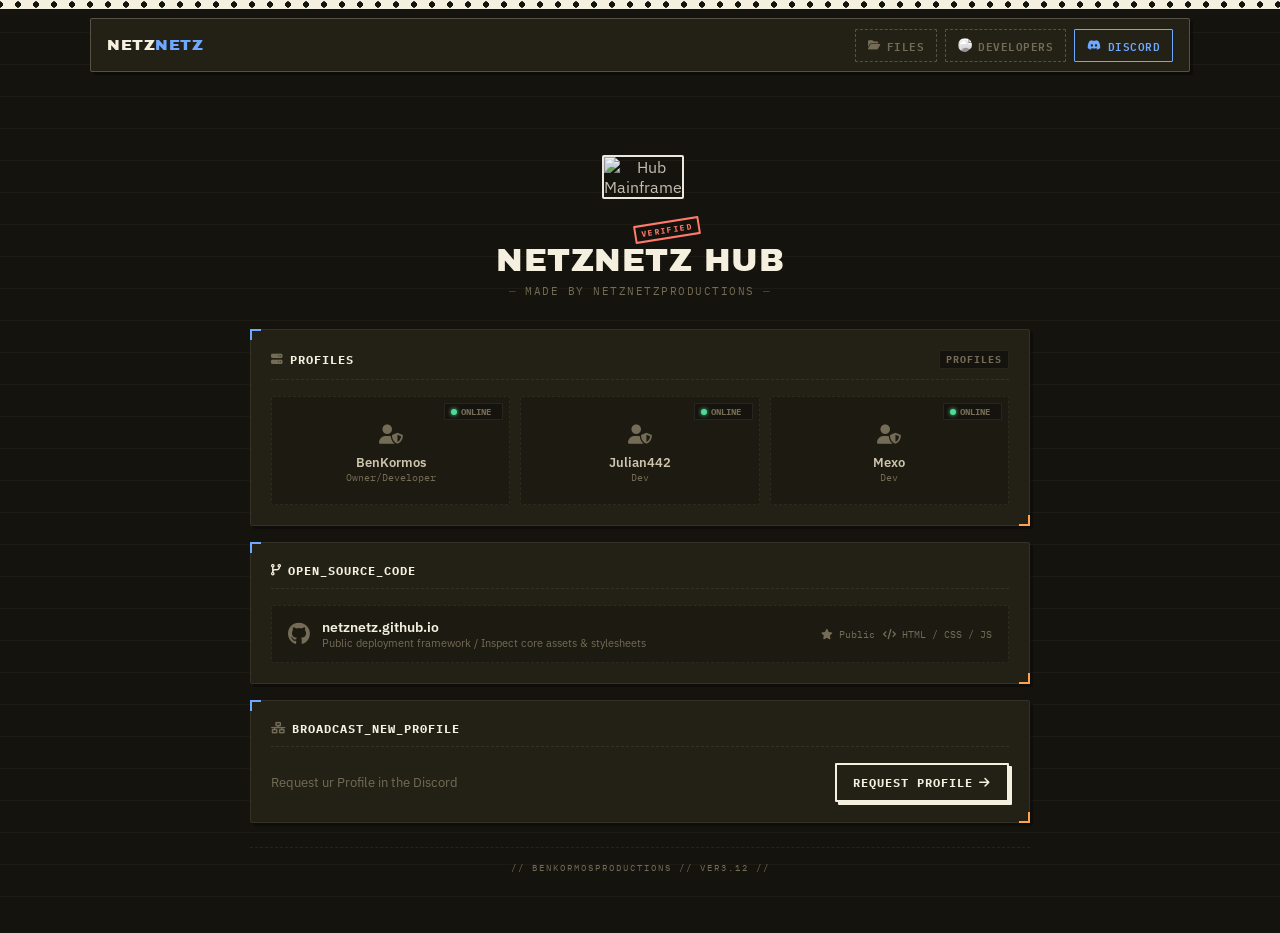
==== index.html @ 3cdf7df4 "Update" ====
<!DOCTYPE html>
<html lang="en">
<head>
    <meta charset="UTF-8">
    <meta name="viewport" content="width=device-width, initial-scale=1.0">
    <title>SynergyStation Hub</title>
    
    <link rel="icon" type="image/jpeg" href="logo.png">
    
    <link rel="stylesheet" href="https://cdnjs.cloudflare.com/ajax/libs/font-awesome/6.4.0/css/all.min.css">
    <link href="https://fonts.googleapis.com/css2?family=Plus+Jakarta+Sans:wght@400;500;600;700;800&family=Space+Grotesk:wght@500;700&family=JetBrains+Mono:wght@400;700&display=swap" rel="stylesheet">

    <link rel="stylesheet" href="css/homepage/style.css">
</head>
<body>

    <nav class="navbar">
        <a href="#" class="nav-logo">NETZ<span>NETZ</span></a>
        <div class="nav-links">
            <a href="/files.html" class="nav-btn dev-btn">
                <i class="fas fa-folder-open" style="color: var(--accent-amber);"></i>
                <span>Files</span>
            </a>
            <a href="developer.html" class="nav-btn dev-btn">
                <img src="logo.png" alt="Ben" class="nav-avatar">
                <span>Developers</span>
            </a>
            <a href="https://dc.gg/ben" target="_blank" class="nav-btn discord-btn">
                <i class="fab fa-discord"></i> <span>Discord</span>
            </a>
        </div>
    </nav>

    <div class="container">
        
        <header class="hub-header">
            <div class="avatar-mainframe">
                <img src="logo.png" alt="Hub Mainframe" class="hub-avatar">
            </div>
            <h1 class="hub-title">NETZNETZ Hub</h1>
            <p class="hub-tagline">Made by NETZNETZproductions</p>
        </header>

        <section class="panel" id="cron-box" style="display: none;">
            <div class="panel-title">
                <span><i class="fas fa-terminal" style="color: var(--accent-emerald);"></i> DATALOG // REPOSITORY_MIRROR</span>
                <span class="live-tag">SECURE_SYNC</span>
            </div>
            <div class="cron-terminal">
                <div class="update-header-badge" style="color: var(--accent-emerald); font-weight: 700; margin-bottom: 6px;"><i class="fas fa-check-circle"></i> INCOMING_PAYLOAD:</div>
                <p id="update-text">Initializing stream data...</p>
            </div>
        </section>

        <section class="panel">
            <div class="panel-title">
                <span><i class="fas fa-server"></i> Profiles</span>
                <span class="badge">Profiles</span>
            </div>
            
            <div class="holo-grid">
                <div class="profile-node">
                    <div class="status-config-box">
                        <span class="status-indicator online"></span>
                        <select class="status-selector" onchange="updateNodeStatus(this)">
                            <option value="online">ONLINE</option>
                            <option value="idle">IDLE</option>
                            <option value="offline">OFFLINE</option>
                        </select>
                    </div>
                    <a href="benkormos.html" class="node-overlay-link"></a>
                    <i class="fas fa-user-shield avatar-fallback"></i>
                    <h4>BenKormos</h4>
                    <span>Owner/Developer</span>
                </div>
                
                <div class="profile-node">
                    <div class="status-config-box">
                        <span class="status-indicator online"></span>
                        <select class="status-selector" onchange="updateNodeStatus(this)">
                            <option value="online">ONLINE</option>
                            <option value="idle">IDLE</option>
                            <option value="offline">OFFLINE</option>
                        </select>
                    </div>
                    <a href="julian.html" class="node-overlay-link"></a>
                    <i class="fas fa-user-shield avatar-fallback"></i>
                    <h4>Julian442</h4>
                    <span>Dev</span>
                </div>

                <div class="profile-node">
                    <div class="status-config-box">
                        <span class="status-indicator online"></span>
                        <select class="status-selector" onchange="updateNodeStatus(this)">
                            <option value="online">ONLINE</option>
                            <option value="idle">IDLE</option>
                            <option value="offline">OFFLINE</option>
                        </select>
                    </div>
                    <a href="mexo.html" class="node-overlay-link"></a>
                    <i class="fas fa-user-shield avatar-fallback"></i>
                    <h4>Mexo</h4>
                    <span>Dev</span>
                </div>
                
            </div>
        </section>

        <section class="panel" id="github-panel">
            <div class="panel-title">
                <span><i class="fas fa-code-branch" style="color: var(--accent-purple);"></i> OPEN_SOURCE_CODE</span>
            </div>
            <a href="https://github.com/netznetzproductions/website" target="_blank" class="oss-container">
                <div class="oss-meta">
                    <i class="fab fa-github"></i>
                    <div class="oss-details">
                        <h4>netznetz.github.io</h4>
                        <p>Public deployment framework / Inspect core assets & stylesheets</p>
                    </div>
                </div>
                <div class="oss-stats">
                    <span><i class="fas fa-star"></i> Public</span>
                    <span><i class="fas fa-code"></i> HTML / CSS / JS</span>
                </div>
            </a>
        </section>

        <section class="panel">
            <div class="panel-title">
                <span><i class="fas fa-network-wired"></i> BROADCAST_NEW_PR0FILE</span>
            </div>
            <div class="join-interface">
                <p class="join-desc">Request ur Profile in the Discord</p>
                <a href="https://dc.gg/ben" target="_blank" class="action-link">Request Profile <i class="fas fa-arrow-right"></i></a>
            </div>
        </section>

        <footer class="hub-footer">
            // BenkormosProductions // ver3.12 //
        </footer>
    </div>

    <script>
        function updateNodeStatus(selectElement) {
            const configBox = selectElement.parentElement;
            const indicator = configBox.querySelector('.status-indicator');
            const selectedStatus = selectElement.value;

            indicator.className = 'status-indicator';
            
            if (selectedStatus === 'online') {
                indicator.classList.add('online');
            } else if (selectedStatus === 'idle') {
                indicator.classList.add('idle');
            } else if (selectedStatus === 'offline') {
                indicator.classList.add('offline');
            }
        }

        async function fetchLatestUpdates() {
            const owner = 'Benbroc'; 
            const repo = 'kaboom.github.io'; 
            const path = 'updates'; 

            const cronBox = document.getElementById('cron-box');
            const updateText = document.getElementById('update-text');

            try {
                const response = await fetch(`https://api.github.com/repos/${owner}/${repo}/contents/${path}`);
                if (!response.ok) return; 

                const items = await response.json();
                
                const dateFolders = items
                    .filter(item => item.type === 'dir' && /^\d{4}\.\d{2}\.\d{2}$/.test(item.name))
                    .map(item => item.name)
                    .sort(); 

                if (dateFolders.length > 0) {
                    const latestFolder = dateFolders[dateFolders.length - 1];
                    const [year, month, day] = latestFolder.split('.');
                    
                    const months = [
                        "January", "February", "March", "April", "May", "June",
                        "July", "August", "September", "October", "November", "December"
                    ];
                    
                    const monthName = months[parseInt(month, 10) - 1];
                    const formattedDay = parseInt(day, 10);

                    updateText.innerHTML = `System revision committed securely on <strong>${monthName} ${formattedDay}, ${year}</strong>. Differential node packages compiled successfully inside execution tree: <code>/${path}/${latestFolder}</code>.`;
                    
                    cronBox.style.display = 'block';
                }
            } catch (error) {
                console.error("Core Engine Connection Disrupted:", error);
            }
        }

        document.addEventListener('DOMContentLoaded', fetchLatestUpdates);
    </script>
</body>
</html>
---- css/homepage/style.css ----
/* --- MANIFEST / CARBON COPY (DARK) SYSTEM & FONTS --- */
@import url('https://fonts.googleapis.com/css2?family=Archivo+Black&family=IBM+Plex+Mono:wght@400;500;600;700&family=IBM+Plex+Sans:wght@400;500;600;700&display=swap');

:root {
    /* Carbon Copy Palette */
    --bg-main: #15130d;
    --bg-surface: #1d1a12;
    --bg-surface-elevated: #232016;

    /* Ruled / Form Borders */
    --border-main: rgba(245, 239, 224, 0.08);
    --border-active: rgba(245, 239, 224, 0.24);

    /* Ink Stamp Accents (brightened for dark ground) */
    --accent-stamp: #6fa8ff;   /* approval blue */
    --accent-hazard: #ffa24f; /* hazard orange */
    --accent-ok: #4fdb96;     /* status green */
    --accent-alert: #ff7a6c;  /* void red */

    /* Cream Ink Typography */
    --text-pure: #f5efdf;
    --text-main: #cdc4ac;
    --text-muted: #746c56;
    --text-dark: #15130d;

    /* Typography Tokens */
    --font-display: 'Archivo Black', sans-serif;
    --font-sans: 'IBM Plex Sans', sans-serif;
    --font-mono: 'IBM Plex Mono', monospace;

    /* Structural Hard Edges — sharp, no rounding: this is a printed form, not a screen */
    --radius-lg: 2px;
    --radius-md: 2px;
    --radius-sm: 1px;
    --transition-fast: all 0.15s cubic-bezier(0.4, 0, 0.2, 1);
}

/* --- BASE ARCHITECTURE --- */
* {
    box-sizing: border-box;
    margin: 0;
    padding: 0;
}

body {
    background-color: var(--bg-main);
    background-image:
        repeating-linear-gradient(rgba(245, 239, 224, 0.035) 0px, rgba(245, 239, 224, 0.035) 1px, transparent 1px, transparent 32px),
        radial-gradient(rgba(245, 239, 224, 0.05) 0.6px, transparent 0.6px);
    background-size: auto, 6px 6px;
    background-attachment: fixed;
    color: var(--text-main);
    font-family: var(--font-sans);
    min-height: 100vh;
    display: flex;
    flex-direction: column;
    align-items: center;
    padding: 140px 24px 60px 24px;
    -webkit-font-smoothing: antialiased;
    position: relative;
}

/* Perforated tear-strip along the very top of the page */
body::before {
    content: '';
    position: fixed;
    top: 0; left: 0;
    width: 100%;
    height: 9px;
    background-color: var(--text-pure);
    background-image: radial-gradient(circle, var(--bg-main) 3px, transparent 3.2px);
    background-size: 18px 9px;
    background-position: 9px center;
    z-index: 1001;
}

.container {
    width: 100%;
    max-width: 780px;
    display: flex;
    flex-direction: column;
    gap: 16px;
    opacity: 0;
    animation: manifest-stamp-in 0.4s cubic-bezier(0.25, 1, 0.5, 1) forwards;
}

@keyframes manifest-stamp-in {
    from { opacity: 0; transform: scale(1.015); }
    to { opacity: 1; transform: scale(1); }
}

/* --- LETTERHEAD NAVBAR --- */
.navbar {
    position: fixed;
    top: 18px;
    left: 50%;
    transform: translateX(-50%);
    width: calc(100% - 40px);
    max-width: 1100px;
    height: 54px;
    background: var(--bg-surface-elevated);
    border: 1px solid var(--border-active);
    border-radius: var(--radius-md);
    display: flex;
    justify-content: space-between;
    align-items: center;
    padding: 0 16px;
    z-index: 1000;
    box-shadow: 3px 3px 0 rgba(0, 0, 0, 0.35);
}

.nav-logo {
    font-family: var(--font-display);
    font-weight: 400;
    font-size: 0.95rem;
    letter-spacing: 0.5px;
    text-transform: uppercase;
    color: var(--text-pure);
    text-decoration: none;
}

.nav-logo span {
    color: var(--accent-stamp);
}

.nav-links {
    display: flex;
    align-items: center;
    gap: 8px;
}

.nav-btn {
    display: flex;
    align-items: center;
    gap: 6px;
    padding: 6px 12px;
    font-family: var(--font-mono);
    font-size: 0.68rem;
    font-weight: 600;
    text-transform: uppercase;
    letter-spacing: 0.5px;
    text-decoration: none;
    color: var(--text-muted);
    border: 1px dashed var(--border-active);
    border-radius: var(--radius-sm);
    transition: var(--transition-fast);
}

.nav-btn.dev-btn:hover {
    color: var(--text-pure);
    border-style: solid;
    border-color: var(--border-active);
    background: var(--bg-surface);
}

.nav-btn.discord-btn {
    background: transparent;
    color: var(--accent-stamp);
    border: 1px solid var(--accent-stamp);
}

.nav-btn.discord-btn:hover {
    background: var(--accent-stamp);
    color: var(--text-dark);
}

.nav-avatar {
    width: 14px;
    height: 14px;
    border-radius: 50%;
    filter: grayscale(1) contrast(1.1);
}

.nav-btn:hover .nav-avatar {
    filter: grayscale(0);
}

/* --- HEADER / TITLE BLOCK --- */
.hub-header {
    text-align: center;
    padding: 15px 0;
}

.avatar-mainframe {
    display: inline-block;
    margin-bottom: 12px;
    width: 76px;
    height: 76px;
    position: relative;
}

.hub-avatar {
    width: 100%;
    height: 100%;
    object-fit: cover;
    border-radius: var(--radius-lg);
    border: 2px solid var(--text-pure);
    filter: grayscale(0.35) contrast(1.05) brightness(0.95);
    transition: var(--transition-fast);
}

.avatar-mainframe:hover .hub-avatar {
    filter: grayscale(0);
}

/* Ink stamp badge, overlapping the avatar corner — screen blend so it glows on dark ground */
.avatar-mainframe::after {
    content: 'VERIFIED';
    position: absolute;
    bottom: -8px;
    right: -22px;
    font-family: var(--font-mono);
    font-size: 0.5rem;
    font-weight: 700;
    letter-spacing: 1.5px;
    color: var(--accent-alert);
    border: 2px solid var(--accent-alert);
    padding: 2px 5px;
    border-radius: var(--radius-sm);
    transform: rotate(-9deg);
    background: rgba(21, 19, 13, 0.7);
    mix-blend-mode: screen;
    pointer-events: none;
}

.hub-title {
    font-family: var(--font-display);
    font-size: 2rem;
    font-weight: 400;
    text-transform: uppercase;
    color: var(--text-pure);
    letter-spacing: 0.5px;
}

.hub-tagline {
    color: var(--text-muted);
    font-family: var(--font-mono);
    font-size: 0.68rem;
    text-transform: uppercase;
    letter-spacing: 1.5px;
    margin-top: 6px;
}

.hub-tagline::before,
.hub-tagline::after {
    content: '—';
    margin: 0 8px;
    opacity: 0.5;
}

/* --- FORM PANEL SYSTEM --- */
.panel {
    position: relative;
    background: var(--bg-surface-elevated);
    border: 1px solid var(--border-main);
    border-radius: var(--radius-lg);
    padding: 20px;
    box-shadow: 3px 3px 0 rgba(0, 0, 0, 0.3);
    transition: var(--transition-fast);
}

.panel:hover {
    border-color: var(--border-active);
    box-shadow: 4px 4px 0 rgba(0, 0, 0, 0.4);
    transform: translate(-1px, -1px);
}

/* Registration corner marks, like a technical drawing */
.panel::before,
.panel::after {
    content: '';
    position: absolute;
    width: 9px;
    height: 9px;
    pointer-events: none;
}

.panel::before {
    top: -1px;
    left: -1px;
    border-top: 2px solid var(--accent-stamp);
    border-left: 2px solid var(--accent-stamp);
}

.panel::after {
    bottom: -1px;
    right: -1px;
    border-bottom: 2px solid var(--accent-hazard);
    border-right: 2px solid var(--accent-hazard);
}

.panel-title {
    font-family: var(--font-mono);
    font-size: 0.72rem;
    font-weight: 700;
    text-transform: uppercase;
    letter-spacing: 1px;
    color: var(--text-pure);
    margin-bottom: 16px;
    padding-bottom: 10px;
    border-bottom: 1px dashed var(--border-main);
    display: flex;
    align-items: center;
    justify-content: space-between;
}

.panel-title span:first-child {
    display: flex;
    align-items: center;
    gap: 6px;
}

.panel-title i {
    color: var(--text-muted);
}

.panel:hover .panel-title i {
    color: var(--text-pure);
}

.panel-title .badge {
    font-size: 0.6rem;
    color: var(--text-muted);
    background: var(--bg-main);
    padding: 2px 6px;
    border-radius: var(--radius-sm);
    border: 1px solid var(--border-main);
}

/* --- LOG TERMINAL --- */
.cron-terminal {
    background: #100e09;
    background-image: repeating-linear-gradient(rgba(245, 239, 224, 0.025) 0px, rgba(245, 239, 224, 0.025) 1px, transparent 1px, transparent 3px);
    border: 1px dashed var(--border-main);
    border-radius: var(--radius-md);
    padding: 14px;
    font-family: var(--font-mono);
    font-size: 0.75rem;
    line-height: 1.6;
    color: var(--text-main);
}

.live-tag {
    display: inline-flex;
    align-items: center;
    gap: 4px;
    color: var(--accent-ok);
    background: transparent;
    border: 1px solid var(--accent-ok);
    padding: 1px 5px;
    border-radius: var(--radius-sm);
    font-size: 0.6rem;
    font-weight: 700;
    text-transform: uppercase;
}

.live-tag::before {
    content: '';
    width: 5px;
    height: 5px;
    border-radius: 50%;
    background: var(--accent-ok);
    animation: pulse-dot 1.6s ease-in-out infinite;
}

@keyframes pulse-dot {
    0%, 100% { opacity: 1; }
    50% { opacity: 0.3; }
}

/* --- ROSTER / IDENTITY NODES --- */
.holo-grid {
    display: grid;
    grid-template-columns: repeat(3, 1fr);
    gap: 10px;
}

.profile-node {
    background: var(--bg-surface);
    border: 1px dashed var(--border-main);
    border-radius: var(--radius-md);
    padding: 28px 12px 20px 12px;
    text-align: center;
    position: relative;
    display: flex;
    flex-direction: column;
    align-items: center;
    transition: var(--transition-fast);
}

.node-overlay-link {
    position: absolute;
    top: 0; left: 0; width: 100%; height: 100%;
    z-index: 1;
}

.profile-node i.avatar-fallback {
    font-size: 1.2rem;
    color: var(--text-muted);
    margin-bottom: 10px;
    transition: var(--transition-fast);
}

.profile-node h4 {
    font-family: var(--font-sans);
    font-weight: 600;
    font-size: 0.82rem;
    color: var(--text-main);
}

.profile-node span {
    font-family: var(--font-mono);
    font-size: 0.6rem;
    color: var(--text-muted);
}

.profile-node:hover {
    background: var(--bg-surface-elevated);
    border-style: solid;
    transform: translate(-1px, -1px);
    box-shadow: 3px 3px 0 rgba(0, 0, 0, 0.35);
}

.profile-node:nth-child(1):hover { border-color: var(--accent-stamp); }
.profile-node:nth-child(1):hover i.avatar-fallback { color: var(--accent-stamp); }

.profile-node:nth-child(2):hover { border-color: var(--accent-alert); }
.profile-node:nth-child(2):hover i.avatar-fallback { color: var(--accent-alert); }

.profile-node:nth-child(3):hover { border-color: var(--accent-ok); }
.profile-node:nth-child(3):hover i.avatar-fallback { color: var(--accent-ok); }

/* --- COMPACT STATUS CONTROL --- */
.status-config-box {
    position: absolute;
    top: 6px;
    right: 6px;
    display: inline-flex;
    align-items: center;
    gap: 4px;
    background: var(--bg-main);
    border: 1px solid var(--border-main);
    padding: 2px 6px;
    border-radius: var(--radius-sm);
    z-index: 5;
}

.status-indicator {
    width: 6px;
    height: 6px;
    border-radius: 50%;
    display: inline-block;
    transition: var(--transition-fast);
}

.status-indicator.online { background-color: var(--accent-ok); box-shadow: 0 0 4px var(--accent-ok); }
.status-indicator.idle { background-color: var(--accent-hazard); box-shadow: 0 0 4px var(--accent-hazard); }
.status-indicator.offline { background-color: var(--text-muted); box-shadow: none; }

.status-selector {
    background: transparent;
    border: none;
    color: var(--text-muted);
    font-family: var(--font-mono);
    font-size: 0.55rem;
    font-weight: 700;
    cursor: pointer;
    outline: none;
    appearance: none;
    -webkit-appearance: none;
}

.status-selector option {
    background: var(--bg-surface-elevated);
    color: var(--text-main);
}

.status-config-box:hover .status-selector {
    color: var(--text-pure);
}

/* --- REPOSITORY LOG LINE --- */
.oss-container {
    display: flex;
    align-items: center;
    justify-content: space-between;
    background: var(--bg-surface);
    border: 1px dashed var(--border-main);
    border-radius: var(--radius-md);
    padding: 12px 16px;
    text-decoration: none;
    color: var(--text-main);
    transition: var(--transition-fast);
}

.oss-container:hover {
    border-style: solid;
    border-color: var(--accent-stamp);
    background: var(--bg-surface-elevated);
}

.oss-meta {
    display: flex;
    align-items: center;
    gap: 12px;
}

.oss-meta i.fa-github {
    font-size: 1.4rem;
    color: var(--text-muted);
    transition: var(--transition-fast);
}

.oss-container:hover i.fa-github {
    color: var(--text-pure);
}

.oss-details h4 {
    font-family: var(--font-sans);
    font-weight: 600;
    font-size: 0.85rem;
    color: var(--text-pure);
}

.oss-details p {
    font-size: 0.7rem;
    color: var(--text-muted);
}

.oss-stats {
    display: flex;
    gap: 8px;
    font-family: var(--font-mono);
    font-size: 0.65rem;
    color: var(--text-muted);
}

/* --- REQUISITION / ACTION LINK --- */
.join-interface {
    display: flex;
    justify-content: space-between;
    align-items: center;
    gap: 20px;
}

.join-desc {
    font-size: 0.8rem;
    line-height: 1.5;
    color: var(--text-muted);
}

.action-link {
    display: inline-flex;
    align-items: center;
    justify-content: center;
    gap: 6px;
    min-width: 160px;
    padding: 10px 16px;
    background: var(--bg-surface-elevated);
    border: 2px solid var(--text-pure);
    color: var(--text-pure);
    font-family: var(--font-mono);
    font-weight: 700;
    text-transform: uppercase;
    font-size: 0.75rem;
    letter-spacing: 1px;
    text-decoration: none;
    border-radius: var(--radius-sm);
    box-shadow: 3px 3px 0 var(--text-pure);
    transition: var(--transition-fast);
}

.action-link:hover {
    background: var(--text-pure);
    color: var(--text-dark);
}

.action-link:active {
    transform: translate(3px, 3px);
    box-shadow: 0 0 0 var(--text-pure);
}

/* --- FOOTER --- */
.hub-footer {
    text-align: center;
    margin-top: 8px;
    padding-top: 14px;
    border-top: 1px dashed var(--border-main);
    font-family: var(--font-mono);
    font-size: 0.55rem;
    color: var(--text-muted);
    letter-spacing: 2px;
    text-transform: uppercase;
}

/* --- RESPONSIVENESS MATRIX --- */
@media (max-width: 768px) {
    .holo-grid { grid-template-columns: 1fr; gap: 8px; }
    .oss-container { flex-direction: column; gap: 10px; text-align: center; }
    .oss-meta { flex-direction: column; gap: 4px; }
    .join-interface { flex-direction: column; text-align: center; gap: 14px; }
    .action-link { width: 100%; }
}

@media (max-width: 540px) {
    .navbar { width: calc(100% - 16px); top: 10px; padding: 0 12px; }
    body { padding-top: 100px; padding-left: 10px; padding-right: 10px; }
    .nav-btn span { display: none; }
    .hub-title { font-size: 1.6rem; }
    .panel { padding: 16px; }
    .avatar-mainframe::after { right: -8px; }
}

@media (prefers-reduced-motion: reduce) {
    *, *::before, *::after {
        animation-duration: 0.01ms !important;
        animation-iteration-count: 1 !important;
        transition-duration: 0.01ms !important;
    }
}
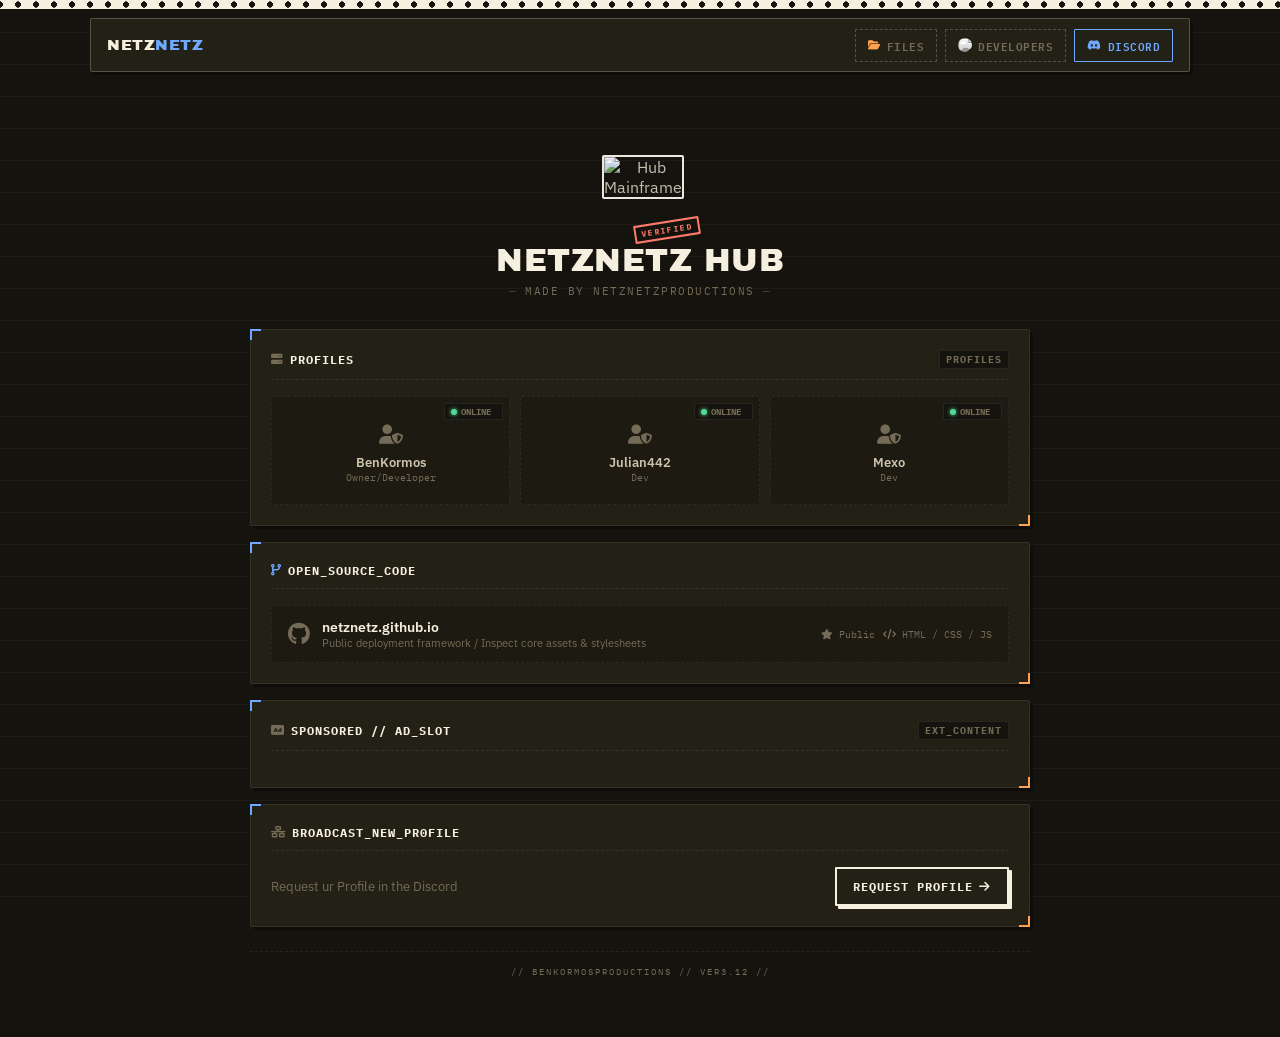
==== commit 1b4b1f88: "Added an Ad boy to the Site" ====
--- a/index.html
+++ b/index.html
@@ -8,9 +8,13 @@
     <link rel="icon" type="image/jpeg" href="logo.png">
     
     <link rel="stylesheet" href="https://cdnjs.cloudflare.com/ajax/libs/font-awesome/6.4.0/css/all.min.css">
-    <link href="https://fonts.googleapis.com/css2?family=Plus+Jakarta+Sans:wght@400;500;600;700;800&family=Space+Grotesk:wght@500;700&family=JetBrains+Mono:wght@400;700&display=swap" rel="stylesheet">
+    <link href="https://fonts.googleapis.com/css2?family=Archivo+Black&family=IBM+Plex+Mono:wght@400;500;600;700&family=IBM+Plex+Sans:wght@400;500;600;700&display=swap" rel="stylesheet">
 
     <link rel="stylesheet" href="css/homepage/style.css">
+
+    <!-- Google AdSense -->
+    <script async src="https://pagead2.googlesyndication.com/pagead/js/adsbygoogle.js?client=ca-pub-5190849771422282"
+     crossorigin="anonymous"></script>
 </head>
 <body>
 
@@ -18,7 +22,7 @@
         <a href="#" class="nav-logo">NETZ<span>NETZ</span></a>
         <div class="nav-links">
             <a href="/files.html" class="nav-btn dev-btn">
-                <i class="fas fa-folder-open" style="color: var(--accent-amber);"></i>
+                <i class="fas fa-folder-open" style="color: var(--accent-hazard);"></i>
                 <span>Files</span>
             </a>
             <a href="developer.html" class="nav-btn dev-btn">
@@ -43,11 +47,11 @@
 
         <section class="panel" id="cron-box" style="display: none;">
             <div class="panel-title">
-                <span><i class="fas fa-terminal" style="color: var(--accent-emerald);"></i> DATALOG // REPOSITORY_MIRROR</span>
+                <span><i class="fas fa-terminal" style="color: var(--accent-ok);"></i> DATALOG // REPOSITORY_MIRROR</span>
                 <span class="live-tag">SECURE_SYNC</span>
             </div>
             <div class="cron-terminal">
-                <div class="update-header-badge" style="color: var(--accent-emerald); font-weight: 700; margin-bottom: 6px;"><i class="fas fa-check-circle"></i> INCOMING_PAYLOAD:</div>
+                <div class="update-header-badge" style="color: var(--accent-ok); font-weight: 700; margin-bottom: 6px;"><i class="fas fa-check-circle"></i> INCOMING_PAYLOAD:</div>
                 <p id="update-text">Initializing stream data...</p>
             </div>
         </section>
@@ -109,7 +113,7 @@
 
         <section class="panel" id="github-panel">
             <div class="panel-title">
-                <span><i class="fas fa-code-branch" style="color: var(--accent-purple);"></i> OPEN_SOURCE_CODE</span>
+                <span><i class="fas fa-code-branch" style="color: var(--accent-stamp);"></i> OPEN_SOURCE_CODE</span>
             </div>
             <a href="https://github.com/netznetzproductions/website" target="_blank" class="oss-container">
                 <div class="oss-meta">
@@ -124,6 +128,23 @@
                     <span><i class="fas fa-code"></i> HTML / CSS / JS</span>
                 </div>
             </a>
+        </section>
+
+        <section class="panel" id="ad-panel">
+            <div class="panel-title">
+                <span><i class="fas fa-rectangle-ad" style="color: var(--text-muted);"></i> SPONSORED // AD_SLOT</span>
+                <span class="badge">EXT_CONTENT</span>
+            </div>
+            <!-- Trage hier deine echte data-ad-slot ID aus dem AdSense-Dashboard ein -->
+        <ins class="adsbygoogle"
+             style="display:block"
+             data-ad-client="ca-pub-5190849771422282"
+             data-ad-slot="1234567890"
+             data-ad-format="auto"
+             data-full-width-responsive="true"></ins>
+            <script>
+                (adsbygoogle = window.adsbygoogle || []).push({});
+            </script>
         </section>
 
         <section class="panel">
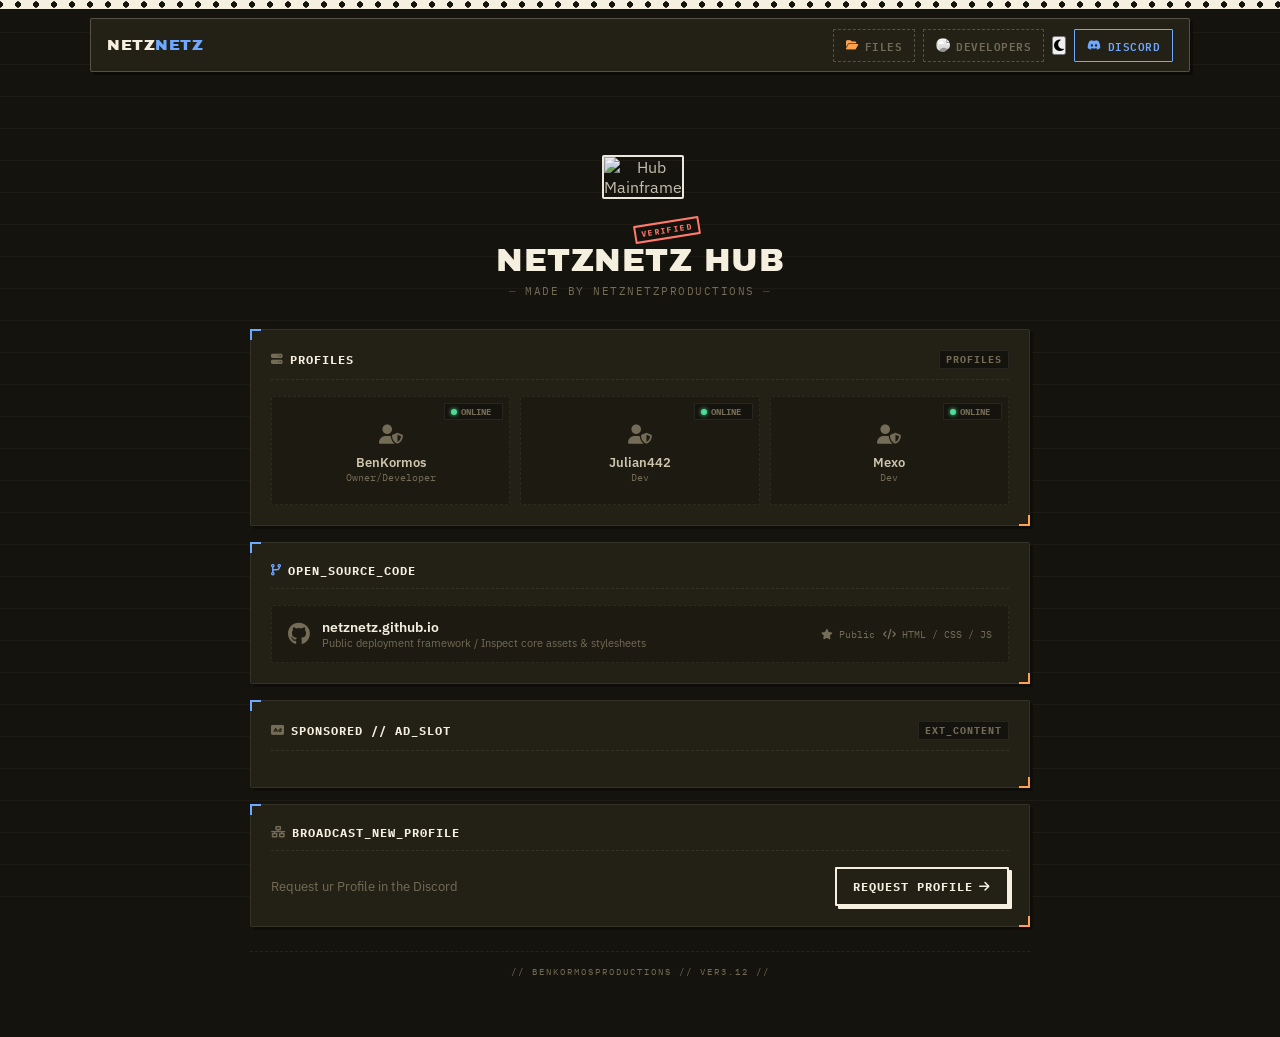
==== commit 2f8ca19e: "Update index.html" ====
--- a/index.html
+++ b/index.html
@@ -4,9 +4,18 @@
     <meta charset="UTF-8">
     <meta name="viewport" content="width=device-width, initial-scale=1.0">
     <title>SynergyStation Hub</title>
-    
+
+    <!-- Theme must be applied before CSS paints, to avoid a flash of the wrong mode -->
+    <script>
+        (function () {
+            var saved = localStorage.getItem('synergy-theme');
+            var theme = saved || (window.matchMedia('(prefers-color-scheme: light)').matches ? 'light' : 'dark');
+            document.documentElement.setAttribute('data-theme', theme);
+        })();
+    </script>
+
     <link rel="icon" type="image/jpeg" href="logo.png">
-    
+
     <link rel="stylesheet" href="https://cdnjs.cloudflare.com/ajax/libs/font-awesome/6.4.0/css/all.min.css">
     <link href="https://fonts.googleapis.com/css2?family=Archivo+Black&family=IBM+Plex+Mono:wght@400;500;600;700&family=IBM+Plex+Sans:wght@400;500;600;700&display=swap" rel="stylesheet">
 
@@ -29,6 +38,9 @@
                 <img src="logo.png" alt="Ben" class="nav-avatar">
                 <span>Developers</span>
             </a>
+            <button type="button" class="theme-toggle-btn" id="theme-toggle" aria-label="Hell/Dunkel umschalten">
+                <i class="fas fa-gear"></i>
+            </button>
             <a href="https://dc.gg/ben" target="_blank" class="nav-btn discord-btn">
                 <i class="fab fa-discord"></i> <span>Discord</span>
             </a>
@@ -136,12 +148,12 @@
                 <span class="badge">EXT_CONTENT</span>
             </div>
             <!-- Trage hier deine echte data-ad-slot ID aus dem AdSense-Dashboard ein -->
-        <ins class="adsbygoogle"
-             style="display:block"
-             data-ad-client="ca-pub-5190849771422282"
-             data-ad-slot="1234567890"
-             data-ad-format="auto"
-             data-full-width-responsive="true"></ins>
+            <ins class="adsbygoogle"
+                 style="display:block"
+                 data-ad-client="ca-pub-5190849771422282"
+                 data-ad-slot="7620254113"
+                 data-ad-format="auto"
+                 data-full-width-responsive="true"></ins>
             <script>
                 (adsbygoogle = window.adsbygoogle || []).push({});
             </script>
@@ -180,8 +192,8 @@
         }
 
         async function fetchLatestUpdates() {
-            const owner = 'Benbroc'; 
-            const repo = 'kaboom.github.io'; 
+            const owner = 'netznetzproductions'; 
+            const repo = 'website'; 
             const path = 'updates'; 
 
             const cronBox = document.getElementById('cron-box');
@@ -220,6 +232,27 @@
         }
 
         document.addEventListener('DOMContentLoaded', fetchLatestUpdates);
+
+        // --- THEME TOGGLE ---
+        (function () {
+            var toggleBtn = document.getElementById('theme-toggle');
+            var icon = toggleBtn.querySelector('i');
+
+            function syncIcon() {
+                var current = document.documentElement.getAttribute('data-theme');
+                icon.className = current === 'light' ? 'fas fa-moon' : 'fas fa-sun';
+            }
+
+            toggleBtn.addEventListener('click', function () {
+                var current = document.documentElement.getAttribute('data-theme');
+                var next = current === 'light' ? 'dark' : 'light';
+                document.documentElement.setAttribute('data-theme', next);
+                localStorage.setItem('synergy-theme', next);
+                syncIcon();
+            });
+
+            syncIcon();
+        })();
     </script>
 </body>
 </html>
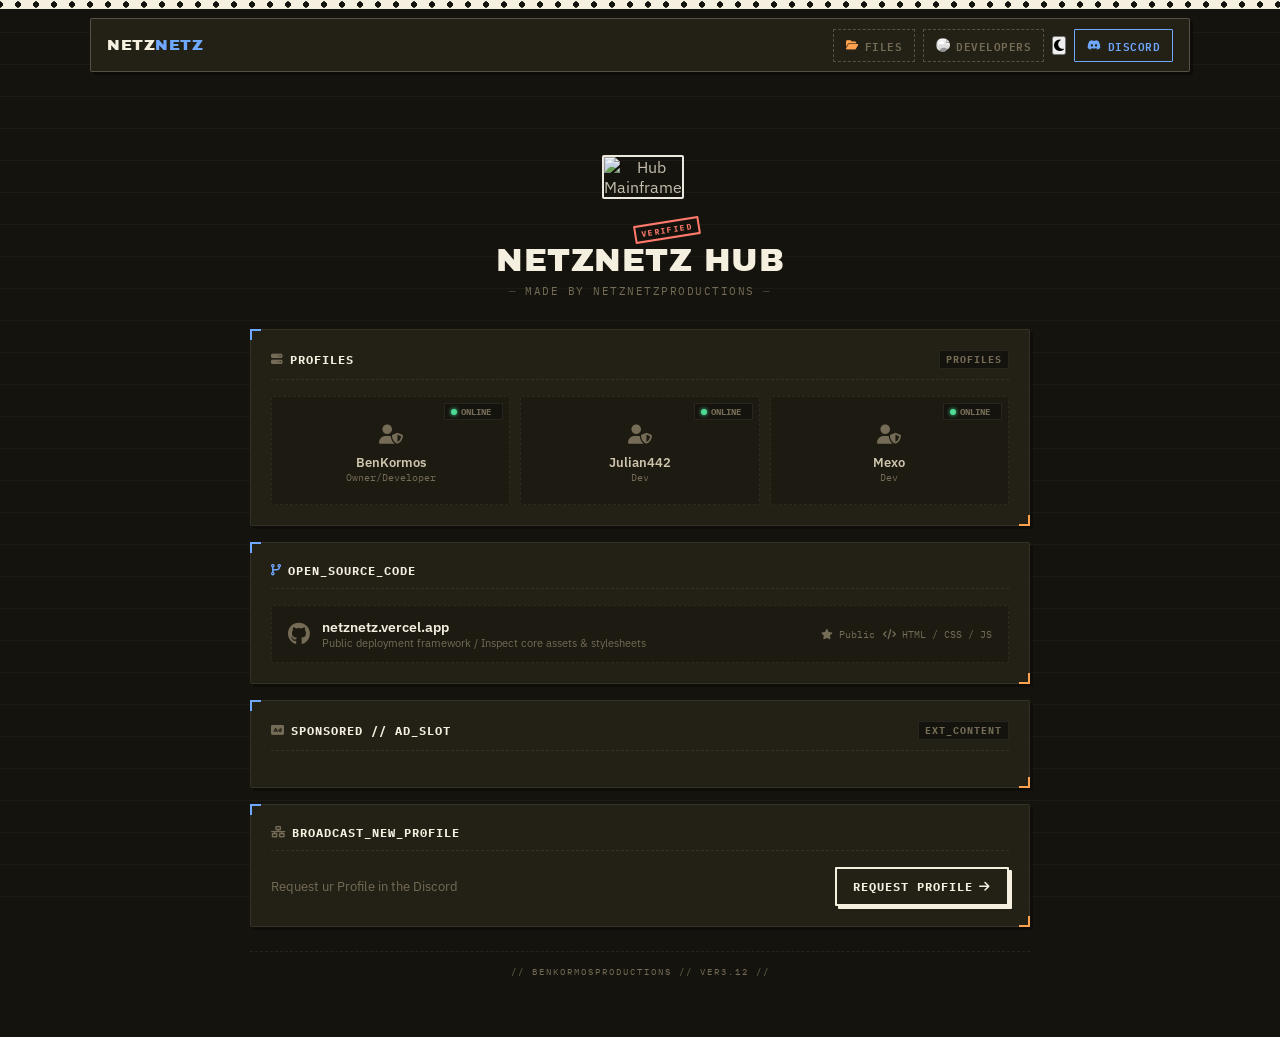
==== commit 25f4454a: "Update index.html" ====
--- a/index.html
+++ b/index.html
@@ -131,7 +131,7 @@
                 <div class="oss-meta">
                     <i class="fab fa-github"></i>
                     <div class="oss-details">
-                        <h4>netznetz.github.io</h4>
+                        <h4>netznetz.vercel.app</h4>
                         <p>Public deployment framework / Inspect core assets & stylesheets</p>
                     </div>
                 </div>
@@ -147,13 +147,13 @@
                 <span><i class="fas fa-rectangle-ad" style="color: var(--text-muted);"></i> SPONSORED // AD_SLOT</span>
                 <span class="badge">EXT_CONTENT</span>
             </div>
-            <!-- Trage hier deine echte data-ad-slot ID aus dem AdSense-Dashboard ein -->
+            <!-- Echte AdSense Ad-Unit -->
             <ins class="adsbygoogle"
                  style="display:block"
+                 data-ad-format="fluid"
+                 data-ad-layout-key="-bc+bx-47-9q+xs"
                  data-ad-client="ca-pub-5190849771422282"
-                 data-ad-slot="7620254113"
-                 data-ad-format="auto"
-                 data-full-width-responsive="true"></ins>
+                 data-ad-slot="7620254113"></ins>
             <script>
                 (adsbygoogle = window.adsbygoogle || []).push({});
             </script>
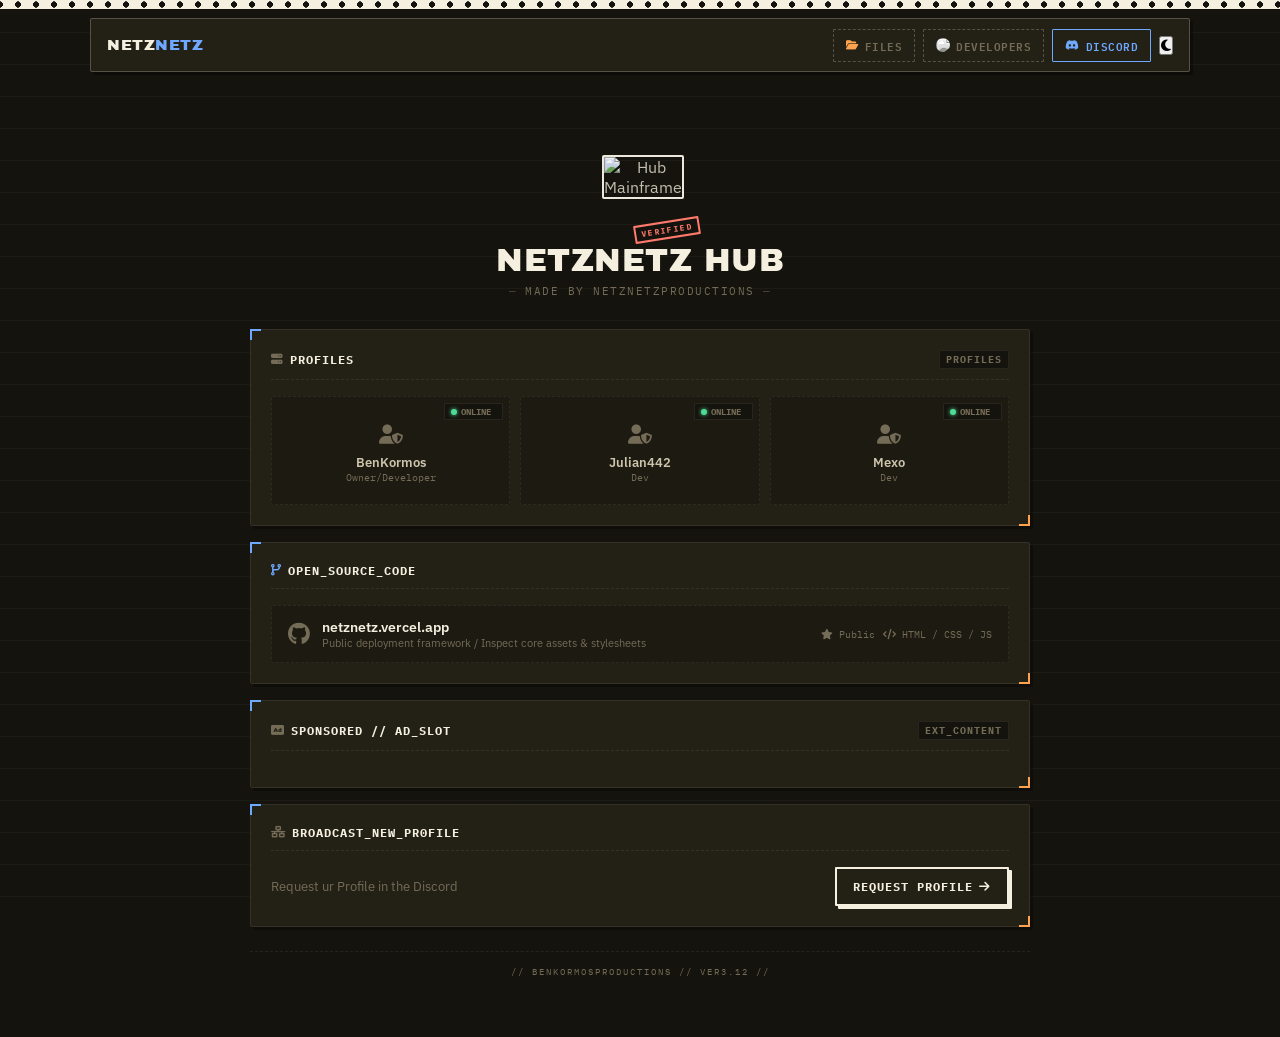
==== commit ae3f2d13: "Update index.html" ====
--- a/index.html
+++ b/index.html
@@ -38,12 +38,12 @@
                 <img src="logo.png" alt="Ben" class="nav-avatar">
                 <span>Developers</span>
             </a>
-            <button type="button" class="theme-toggle-btn" id="theme-toggle" aria-label="Hell/Dunkel umschalten">
-                <i class="fas fa-gear"></i>
             </button>
             <a href="https://dc.gg/ben" target="_blank" class="nav-btn discord-btn">
                 <i class="fab fa-discord"></i> <span>Discord</span>
             </a>
+            <button type="button" class="theme-toggle-btn" id="theme-toggle" aria-label="Hell/Dunkel umschalten">
+                <i class="fas fa-gear"></i>
         </div>
     </nav>
 
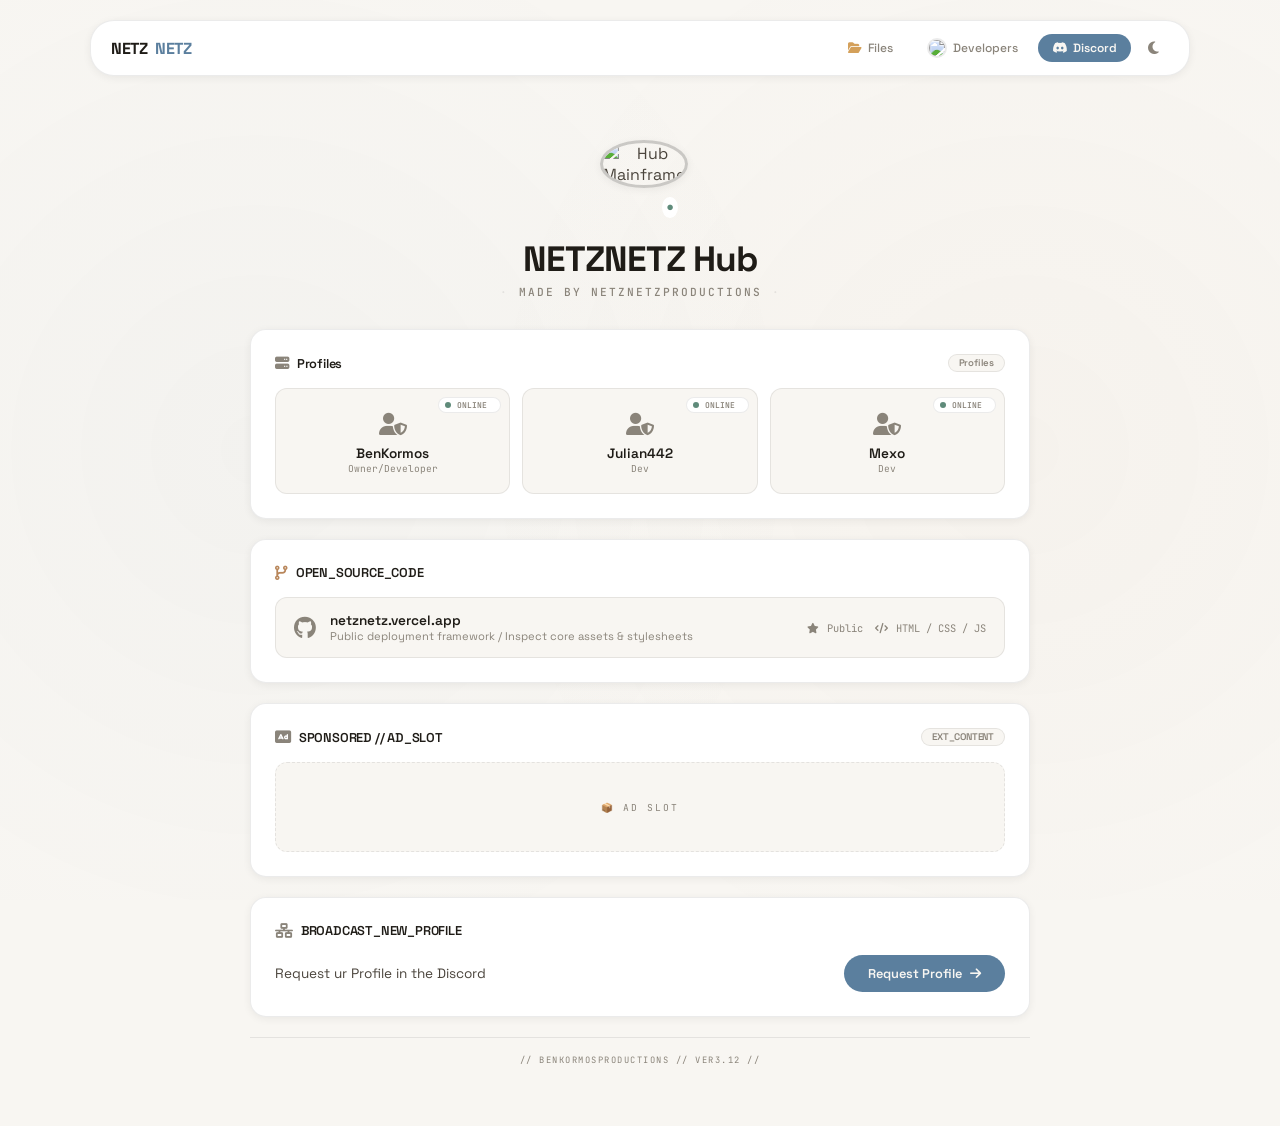
==== commit 90f92dfc: "Refactor styles and update UI elements in index.html Removed old stylesheet link and added new style" ====
--- a/index.html
+++ b/index.html
@@ -3,7 +3,7 @@
 <head>
     <meta charset="UTF-8">
     <meta name="viewport" content="width=device-width, initial-scale=1.0">
-    <title>SynergyStation Hub</title>
+    <title>NetzNetz Hub</title>
 
     <!-- Theme must be applied before CSS paints, to avoid a flash of the wrong mode -->
     <script>
@@ -19,11 +19,721 @@
     <link rel="stylesheet" href="https://cdnjs.cloudflare.com/ajax/libs/font-awesome/6.4.0/css/all.min.css">
     <link href="https://fonts.googleapis.com/css2?family=Archivo+Black&family=IBM+Plex+Mono:wght@400;500;600;700&family=IBM+Plex+Sans:wght@400;500;600;700&display=swap" rel="stylesheet">
 
-    <link rel="stylesheet" href="css/homepage/style.css">
-
     <!-- Google AdSense -->
     <script async src="https://pagead2.googlesyndication.com/pagead/js/adsbygoogle.js?client=ca-pub-5190849771422282"
      crossorigin="anonymous"></script>
+
+    <style>
+        /* --- MODERN MANIFEST / CARBON COPY SYSTEM --- */
+        /* Ein neues, zeitgemäßes Design mit klarer Typografie, sanften Farben und weichen Übergängen */
+
+        @import url('https://fonts.googleapis.com/css2?family=Space+Grotesk:wght@400;500;600;700&family=JetBrains+Mono:wght@400;500;600;700&display=swap');
+
+        :root {
+            /* Basis-Farbpalette – hell & freundlich */
+            --bg-main: #f8f6f2;
+            --bg-surface: #ffffff;
+            --bg-surface-elevated: #f0ede7;
+            --bg-card: #ffffff;
+
+            --border-main: rgba(0, 0, 0, 0.08);
+            --border-active: rgba(0, 0, 0, 0.18);
+
+            --accent-primary: #5b7f9e;
+            --accent-secondary: #b8865a;
+            --accent-success: #5f8b7a;
+            --accent-warning: #d4a05a;
+            --accent-danger: #b55a4a;
+
+            --text-primary: #1f1c17;
+            --text-secondary: #4a443c;
+            --text-muted: #8a847a;
+            --text-inverse: #f8f6f2;
+
+            --shadow-sm: 0 2px 8px rgba(0, 0, 0, 0.06);
+            --shadow-md: 0 8px 32px rgba(0, 0, 0, 0.08);
+            --shadow-lg: 0 16px 48px rgba(0, 0, 0, 0.12);
+
+            --radius-sm: 8px;
+            --radius-md: 12px;
+            --radius-lg: 16px;
+            --radius-xl: 24px;
+
+            --font-sans: 'Space Grotesk', -apple-system, sans-serif;
+            --font-mono: 'JetBrains Mono', monospace;
+
+            --transition: 0.25s cubic-bezier(0.4, 0, 0.2, 1);
+            --transition-slow: 0.4s cubic-bezier(0.4, 0, 0.2, 1);
+        }
+
+        /* Dark Theme – elegant & reduziert */
+        [data-theme="dark"] {
+            --bg-main: #151210;
+            --bg-surface: #1f1c17;
+            --bg-surface-elevated: #2a2620;
+            --bg-card: #1f1c17;
+
+            --border-main: rgba(255, 255, 255, 0.06);
+            --border-active: rgba(255, 255, 255, 0.16);
+
+            --accent-primary: #8ab3d6;
+            --accent-secondary: #d4a87a;
+            --accent-success: #7fb09a;
+            --accent-warning: #d4b06a;
+            --accent-danger: #d47a6a;
+
+            --text-primary: #f0ede7;
+            --text-secondary: #c4beb4;
+            --text-muted: #6f6a60;
+            --text-inverse: #151210;
+
+            --shadow-sm: 0 2px 8px rgba(0, 0, 0, 0.3);
+            --shadow-md: 0 8px 32px rgba(0, 0, 0, 0.4);
+            --shadow-lg: 0 16px 48px rgba(0, 0, 0, 0.5);
+        }
+
+        /* System-Präferenz-Fallback */
+        @media (prefers-color-scheme: light) {
+            :root:not([data-theme]) {
+                --bg-main: #f8f6f2;
+                --bg-surface: #ffffff;
+                --bg-surface-elevated: #f0ede7;
+                --bg-card: #ffffff;
+                --border-main: rgba(0, 0, 0, 0.08);
+                --border-active: rgba(0, 0, 0, 0.18);
+                --accent-primary: #5b7f9e;
+                --accent-secondary: #b8865a;
+                --accent-success: #5f8b7a;
+                --accent-warning: #d4a05a;
+                --accent-danger: #b55a4a;
+                --text-primary: #1f1c17;
+                --text-secondary: #4a443c;
+                --text-muted: #8a847a;
+                --text-inverse: #f8f6f2;
+                --shadow-sm: 0 2px 8px rgba(0, 0, 0, 0.06);
+                --shadow-md: 0 8px 32px rgba(0, 0, 0, 0.08);
+                --shadow-lg: 0 16px 48px rgba(0, 0, 0, 0.12);
+            }
+        }
+
+        /* --- BASE --- */
+        * {
+            box-sizing: border-box;
+            margin: 0;
+            padding: 0;
+        }
+
+        html {
+            transition: background-color var(--transition-slow), color var(--transition-slow);
+        }
+
+        body {
+            background-color: var(--bg-main);
+            color: var(--text-secondary);
+            font-family: var(--font-sans);
+            min-height: 100vh;
+            display: flex;
+            flex-direction: column;
+            align-items: center;
+            padding: 120px 24px 60px;
+            -webkit-font-smoothing: antialiased;
+            -moz-osx-font-smoothing: grayscale;
+            transition: background-color var(--transition-slow), color var(--transition-slow);
+        }
+
+        /* Dezente Hintergrundstruktur */
+        body::before {
+            content: '';
+            position: fixed;
+            inset: 0;
+            pointer-events: none;
+            background-image: 
+                radial-gradient(circle at 20% 50%, rgba(91, 127, 158, 0.03) 0%, transparent 50%),
+                radial-gradient(circle at 80% 50%, rgba(184, 134, 90, 0.03) 0%, transparent 50%);
+            z-index: 0;
+        }
+
+        .container {
+            width: 100%;
+            max-width: 780px;
+            display: flex;
+            flex-direction: column;
+            gap: 20px;
+            position: relative;
+            z-index: 1;
+            opacity: 0;
+            animation: fade-slide-up 0.6s cubic-bezier(0.22, 1, 0.36, 1) forwards;
+        }
+
+        @keyframes fade-slide-up {
+            from { opacity: 0; transform: translateY(20px); }
+            to { opacity: 1; transform: translateY(0); }
+        }
+
+        /* --- NAVBAR --- */
+        .navbar {
+            position: fixed;
+            top: 20px;
+            left: 50%;
+            transform: translateX(-50%);
+            width: calc(100% - 40px);
+            max-width: 1100px;
+            height: 56px;
+            background: var(--bg-surface);
+            backdrop-filter: blur(12px);
+            -webkit-backdrop-filter: blur(12px);
+            border: 1px solid var(--border-main);
+            border-radius: var(--radius-xl);
+            display: flex;
+            justify-content: space-between;
+            align-items: center;
+            padding: 0 20px;
+            z-index: 1000;
+            box-shadow: var(--shadow-sm);
+            transition: background var(--transition-slow), border-color var(--transition-slow), box-shadow var(--transition-slow);
+        }
+
+        .nav-logo {
+            font-family: var(--font-sans);
+            font-weight: 700;
+            font-size: 1rem;
+            letter-spacing: -0.5px;
+            color: var(--text-primary);
+            text-decoration: none;
+            display: flex;
+            align-items: center;
+            gap: 8px;
+        }
+
+        .nav-logo span {
+            color: var(--accent-primary);
+        }
+
+        .nav-links {
+            display: flex;
+            align-items: center;
+            gap: 6px;
+        }
+
+        .nav-btn {
+            display: flex;
+            align-items: center;
+            gap: 6px;
+            padding: 6px 14px;
+            font-family: var(--font-sans);
+            font-size: 0.75rem;
+            font-weight: 500;
+            text-decoration: none;
+            color: var(--text-muted);
+            border-radius: var(--radius-xl);
+            transition: var(--transition);
+            background: transparent;
+            border: none;
+            cursor: pointer;
+        }
+
+        .nav-btn:hover {
+            color: var(--text-primary);
+            background: var(--bg-surface-elevated);
+        }
+
+        .nav-btn.discord-btn {
+            background: var(--accent-primary);
+            color: var(--text-inverse);
+            font-weight: 600;
+        }
+
+        .nav-btn.discord-btn:hover {
+            background: var(--accent-secondary);
+            color: var(--text-inverse);
+            transform: scale(1.02);
+        }
+
+        .nav-avatar {
+            width: 20px;
+            height: 20px;
+            border-radius: 50%;
+            object-fit: cover;
+            border: 2px solid var(--border-main);
+        }
+
+        .theme-toggle-btn {
+            display: flex;
+            align-items: center;
+            justify-content: center;
+            width: 32px;
+            height: 32px;
+            padding: 0;
+            font-size: 0.9rem;
+            color: var(--text-muted);
+            background: transparent;
+            border: none;
+            border-radius: 50%;
+            cursor: pointer;
+            transition: var(--transition);
+        }
+
+        .theme-toggle-btn:hover {
+            color: var(--text-primary);
+            background: var(--bg-surface-elevated);
+            transform: rotate(60deg);
+        }
+
+        /* --- HEADER --- */
+        .hub-header {
+            text-align: center;
+            padding: 20px 0 10px;
+        }
+
+        .avatar-mainframe {
+            display: inline-block;
+            margin-bottom: 16px;
+            width: 80px;
+            height: 80px;
+            position: relative;
+        }
+
+        .hub-avatar {
+            width: 100%;
+            height: 100%;
+            object-fit: cover;
+            border-radius: 50%;
+            border: 3px solid var(--border-active);
+            transition: var(--transition);
+            box-shadow: var(--shadow-sm);
+        }
+
+        .avatar-mainframe:hover .hub-avatar {
+            transform: scale(1.05);
+            border-color: var(--accent-primary);
+            box-shadow: var(--shadow-md);
+        }
+
+        .avatar-mainframe::after {
+            content: '●';
+            position: absolute;
+            bottom: 2px;
+            right: 2px;
+            font-size: 0.8rem;
+            color: var(--accent-success);
+            background: var(--bg-surface);
+            border-radius: 50%;
+            padding: 2px;
+            border: 2px solid var(--bg-surface);
+            line-height: 1;
+        }
+
+        .hub-title {
+            font-family: var(--font-sans);
+            font-weight: 700;
+            font-size: 2.2rem;
+            letter-spacing: -1px;
+            color: var(--text-primary);
+            margin-bottom: 4px;
+        }
+
+        .hub-tagline {
+            color: var(--text-muted);
+            font-family: var(--font-mono);
+            font-size: 0.7rem;
+            font-weight: 500;
+            letter-spacing: 2px;
+            text-transform: uppercase;
+        }
+
+        .hub-tagline::before,
+        .hub-tagline::after {
+            content: '·';
+            margin: 0 10px;
+            color: var(--border-main);
+        }
+
+        /* --- PANELS --- */
+        .panel {
+            position: relative;
+            background: var(--bg-surface);
+            border: 1px solid var(--border-main);
+            border-radius: var(--radius-lg);
+            padding: 24px;
+            box-shadow: var(--shadow-sm);
+            transition: var(--transition);
+        }
+
+        .panel:hover {
+            box-shadow: var(--shadow-md);
+            border-color: var(--border-active);
+            transform: translateY(-1px);
+        }
+
+        .panel-title {
+            font-family: var(--font-sans);
+            font-size: 0.8rem;
+            font-weight: 600;
+            color: var(--text-primary);
+            margin-bottom: 16px;
+            display: flex;
+            align-items: center;
+            justify-content: space-between;
+            letter-spacing: -0.2px;
+        }
+
+        .panel-title span:first-child {
+            display: flex;
+            align-items: center;
+            gap: 8px;
+        }
+
+        .panel-title i {
+            color: var(--text-muted);
+            font-size: 0.9rem;
+        }
+
+        .panel-title .badge {
+            font-size: 0.6rem;
+            font-weight: 600;
+            color: var(--text-muted);
+            background: var(--bg-main);
+            padding: 2px 10px;
+            border-radius: var(--radius-xl);
+            border: 1px solid var(--border-main);
+        }
+
+        /* --- TERMINAL --- */
+        .cron-terminal {
+            background: var(--bg-main);
+            border: 1px solid var(--border-main);
+            border-radius: var(--radius-md);
+            padding: 16px 20px;
+            font-family: var(--font-mono);
+            font-size: 0.75rem;
+            line-height: 1.8;
+            color: var(--text-secondary);
+            transition: var(--transition);
+        }
+
+        .live-tag {
+            display: inline-flex;
+            align-items: center;
+            gap: 6px;
+            color: var(--accent-success);
+            font-size: 0.6rem;
+            font-weight: 600;
+            text-transform: uppercase;
+            letter-spacing: 0.5px;
+        }
+
+        .live-tag::before {
+            content: '';
+            width: 6px;
+            height: 6px;
+            border-radius: 50%;
+            background: var(--accent-success);
+            animation: pulse-dot 1.5s ease-in-out infinite;
+        }
+
+        @keyframes pulse-dot {
+            0%, 100% { opacity: 1; transform: scale(1); }
+            50% { opacity: 0.4; transform: scale(0.8); }
+        }
+
+        /* --- GRID / ROSTER --- */
+        .holo-grid {
+            display: grid;
+            grid-template-columns: repeat(3, 1fr);
+            gap: 12px;
+        }
+
+        .profile-node {
+            background: var(--bg-main);
+            border: 1px solid var(--border-main);
+            border-radius: var(--radius-md);
+            padding: 24px 12px 18px;
+            text-align: center;
+            position: relative;
+            display: flex;
+            flex-direction: column;
+            align-items: center;
+            transition: var(--transition);
+            cursor: pointer;
+        }
+
+        .profile-node:hover {
+            background: var(--bg-surface-elevated);
+            border-color: var(--border-active);
+            transform: translateY(-2px);
+            box-shadow: var(--shadow-sm);
+        }
+
+        .profile-node i.avatar-fallback {
+            font-size: 1.4rem;
+            color: var(--text-muted);
+            margin-bottom: 10px;
+            transition: var(--transition);
+        }
+
+        .profile-node:hover i.avatar-fallback {
+            color: var(--accent-primary);
+        }
+
+        .profile-node h4 {
+            font-family: var(--font-sans);
+            font-weight: 600;
+            font-size: 0.85rem;
+            color: var(--text-primary);
+        }
+
+        .profile-node span {
+            font-family: var(--font-mono);
+            font-size: 0.6rem;
+            color: var(--text-muted);
+        }
+
+        /* --- STATUS CONTROL --- */
+        .status-config-box {
+            position: absolute;
+            top: 8px;
+            right: 8px;
+            display: inline-flex;
+            align-items: center;
+            gap: 6px;
+            background: var(--bg-surface);
+            border: 1px solid var(--border-main);
+            padding: 2px 8px 2px 6px;
+            border-radius: var(--radius-xl);
+        }
+
+        .status-indicator {
+            width: 6px;
+            height: 6px;
+            border-radius: 50%;
+            display: inline-block;
+            transition: var(--transition);
+        }
+
+        .status-indicator.online { background: var(--accent-success); }
+        .status-indicator.idle { background: var(--accent-warning); }
+        .status-indicator.offline { background: var(--text-muted); }
+
+        .status-selector {
+            background: transparent;
+            border: none;
+            color: var(--text-muted);
+            font-family: var(--font-mono);
+            font-size: 0.5rem;
+            font-weight: 600;
+            cursor: pointer;
+            outline: none;
+            appearance: none;
+            -webkit-appearance: none;
+        }
+
+        .status-selector option {
+            background: var(--bg-surface);
+            color: var(--text-primary);
+        }
+
+        /* --- OSS / REPO --- */
+        .oss-container {
+            display: flex;
+            align-items: center;
+            justify-content: space-between;
+            background: var(--bg-main);
+            border: 1px solid var(--border-main);
+            border-radius: var(--radius-md);
+            padding: 14px 18px;
+            text-decoration: none;
+            color: var(--text-secondary);
+            transition: var(--transition);
+        }
+
+        .oss-container:hover {
+            border-color: var(--accent-primary);
+            background: var(--bg-surface-elevated);
+            transform: translateX(4px);
+        }
+
+        .oss-meta {
+            display: flex;
+            align-items: center;
+            gap: 14px;
+        }
+
+        .oss-meta i.fa-github {
+            font-size: 1.4rem;
+            color: var(--text-muted);
+            transition: var(--transition);
+        }
+
+        .oss-container:hover i.fa-github {
+            color: var(--text-primary);
+        }
+
+        .oss-details h4 {
+            font-family: var(--font-sans);
+            font-weight: 600;
+            font-size: 0.85rem;
+            color: var(--text-primary);
+        }
+
+        .oss-details p {
+            font-size: 0.7rem;
+            color: var(--text-muted);
+        }
+
+        .oss-stats {
+            display: flex;
+            gap: 12px;
+            font-family: var(--font-mono);
+            font-size: 0.65rem;
+            color: var(--text-muted);
+        }
+
+        .oss-stats i {
+            margin-right: 2px;
+        }
+
+        /* --- AD SLOT mit eigener Animation --- */
+        .ad-slot-wrapper {
+            animation: ad-fade-in 0.8s ease-out forwards;
+            opacity: 0;
+        }
+
+        @keyframes ad-fade-in {
+            0% {
+                opacity: 0;
+                transform: translateY(20px) scale(0.95);
+            }
+            100% {
+                opacity: 1;
+                transform: translateY(0) scale(1);
+            }
+        }
+
+        .adsbygoogle {
+            display: block;
+            min-height: 90px;
+            background: var(--bg-main);
+            border: 1px dashed var(--border-main);
+            border-radius: var(--radius-md);
+            position: relative;
+            transition: var(--transition);
+        }
+
+        .adsbygoogle:empty::before {
+            content: '📦 ad slot';
+            position: absolute;
+            top: 50%;
+            left: 50%;
+            transform: translate(-50%, -50%);
+            font-family: var(--font-mono);
+            font-size: 0.6rem;
+            letter-spacing: 2px;
+            text-transform: uppercase;
+            color: var(--text-muted);
+            pointer-events: none;
+        }
+
+        /* --- ACTION / JOIN --- */
+        .join-interface {
+            display: flex;
+            justify-content: space-between;
+            align-items: center;
+            gap: 20px;
+        }
+
+        .join-desc {
+            font-size: 0.85rem;
+            line-height: 1.6;
+            color: var(--text-secondary);
+        }
+
+        .action-link {
+            display: inline-flex;
+            align-items: center;
+            justify-content: center;
+            gap: 8px;
+            padding: 10px 24px;
+            background: var(--accent-primary);
+            color: var(--text-inverse);
+            font-family: var(--font-sans);
+            font-weight: 600;
+            font-size: 0.8rem;
+            text-decoration: none;
+            border-radius: var(--radius-xl);
+            border: none;
+            transition: var(--transition);
+            white-space: nowrap;
+        }
+
+        .action-link:hover {
+            background: var(--accent-secondary);
+            transform: scale(1.02);
+            box-shadow: var(--shadow-md);
+        }
+
+        .action-link:active {
+            transform: scale(0.98);
+        }
+
+        /* --- FOOTER --- */
+        .hub-footer {
+            text-align: center;
+            padding-top: 16px;
+            border-top: 1px solid var(--border-main);
+            font-family: var(--font-mono);
+            font-size: 0.55rem;
+            color: var(--text-muted);
+            letter-spacing: 1.5px;
+            text-transform: uppercase;
+        }
+
+        /* --- RESPONSIVE --- */
+        @media (max-width: 768px) {
+            .holo-grid { grid-template-columns: 1fr 1fr; gap: 10px; }
+            .oss-container { flex-direction: column; gap: 10px; text-align: center; }
+            .oss-meta { flex-direction: column; gap: 6px; }
+            .join-interface { flex-direction: column; text-align: center; gap: 16px; }
+            .action-link { width: 100%; justify-content: center; }
+        }
+
+        @media (max-width: 540px) {
+            .navbar { width: calc(100% - 16px); top: 12px; padding: 0 14px; height: 50px; }
+            body { padding-top: 90px; padding-left: 12px; padding-right: 12px; }
+            .nav-btn span { display: none; }
+            .hub-title { font-size: 1.6rem; }
+            .panel { padding: 16px; }
+            .holo-grid { grid-template-columns: 1fr; }
+            .avatar-mainframe { width: 64px; height: 64px; }
+        }
+
+        @media (prefers-reduced-motion: reduce) {
+            *, *::before, *::after {
+                animation-duration: 0.01ms !important;
+                animation-iteration-count: 1 !important;
+                transition-duration: 0.01ms !important;
+            }
+            .theme-toggle-btn:hover { transform: none; }
+        }
+
+        /* --- node-overlay-link für Klickbarkeit der Profile --- */
+        .node-overlay-link {
+            position: absolute;
+            inset: 0;
+            z-index: 2;
+            display: block;
+            border-radius: var(--radius-md);
+            text-indent: -9999px;
+        }
+
+        .profile-node .node-overlay-link ~ * {
+            position: relative;
+            z-index: 1;
+        }
+
+        .profile-node .status-config-box {
+            z-index: 3;
+        }
+    </style>
 </head>
 <body>
 
@@ -31,19 +741,19 @@
         <a href="#" class="nav-logo">NETZ<span>NETZ</span></a>
         <div class="nav-links">
             <a href="/files.html" class="nav-btn dev-btn">
-                <i class="fas fa-folder-open" style="color: var(--accent-hazard);"></i>
+                <i class="fas fa-folder-open" style="color: var(--accent-warning);"></i>
                 <span>Files</span>
             </a>
             <a href="developer.html" class="nav-btn dev-btn">
                 <img src="logo.png" alt="Ben" class="nav-avatar">
                 <span>Developers</span>
             </a>
-            </button>
             <a href="https://dc.gg/ben" target="_blank" class="nav-btn discord-btn">
                 <i class="fab fa-discord"></i> <span>Discord</span>
             </a>
             <button type="button" class="theme-toggle-btn" id="theme-toggle" aria-label="Hell/Dunkel umschalten">
                 <i class="fas fa-gear"></i>
+            </button>
         </div>
     </nav>
 
@@ -59,11 +769,11 @@
 
         <section class="panel" id="cron-box" style="display: none;">
             <div class="panel-title">
-                <span><i class="fas fa-terminal" style="color: var(--accent-ok);"></i> DATALOG // REPOSITORY_MIRROR</span>
+                <span><i class="fas fa-terminal" style="color: var(--accent-success);"></i> DATALOG // REPOSITORY_MIRROR</span>
                 <span class="live-tag">SECURE_SYNC</span>
             </div>
             <div class="cron-terminal">
-                <div class="update-header-badge" style="color: var(--accent-ok); font-weight: 700; margin-bottom: 6px;"><i class="fas fa-check-circle"></i> INCOMING_PAYLOAD:</div>
+                <div class="update-header-badge" style="color: var(--accent-success); font-weight: 700; margin-bottom: 6px;"><i class="fas fa-check-circle"></i> INCOMING_PAYLOAD:</div>
                 <p id="update-text">Initializing stream data...</p>
             </div>
         </section>
@@ -84,7 +794,7 @@
                             <option value="offline">OFFLINE</option>
                         </select>
                     </div>
-                    <a href="benkormos.html" class="node-overlay-link"></a>
+                    <a href="benkormos.html" class="node-overlay-link">BenKormos</a>
                     <i class="fas fa-user-shield avatar-fallback"></i>
                     <h4>BenKormos</h4>
                     <span>Owner/Developer</span>
@@ -99,7 +809,7 @@
                             <option value="offline">OFFLINE</option>
                         </select>
                     </div>
-                    <a href="julian.html" class="node-overlay-link"></a>
+                    <a href="julian.html" class="node-overlay-link">Julian442</a>
                     <i class="fas fa-user-shield avatar-fallback"></i>
                     <h4>Julian442</h4>
                     <span>Dev</span>
@@ -114,7 +824,7 @@
                             <option value="offline">OFFLINE</option>
                         </select>
                     </div>
-                    <a href="mexo.html" class="node-overlay-link"></a>
+                    <a href="mexo.html" class="node-overlay-link">Mexo</a>
                     <i class="fas fa-user-shield avatar-fallback"></i>
                     <h4>Mexo</h4>
                     <span>Dev</span>
@@ -125,7 +835,7 @@
 
         <section class="panel" id="github-panel">
             <div class="panel-title">
-                <span><i class="fas fa-code-branch" style="color: var(--accent-stamp);"></i> OPEN_SOURCE_CODE</span>
+                <span><i class="fas fa-code-branch" style="color: var(--accent-secondary);"></i> OPEN_SOURCE_CODE</span>
             </div>
             <a href="https://github.com/netznetzproductions/website" target="_blank" class="oss-container">
                 <div class="oss-meta">
@@ -142,7 +852,8 @@
             </a>
         </section>
 
-        <section class="panel" id="ad-panel">
+        <!-- AD PANEL mit eigener Animation -->
+        <section class="panel ad-slot-wrapper" id="ad-panel">
             <div class="panel-title">
                 <span><i class="fas fa-rectangle-ad" style="color: var(--text-muted);"></i> SPONSORED // AD_SLOT</span>
                 <span class="badge">EXT_CONTENT</span>
@@ -255,4 +966,4 @@
         })();
     </script>
 </body>
-</html>+</html>
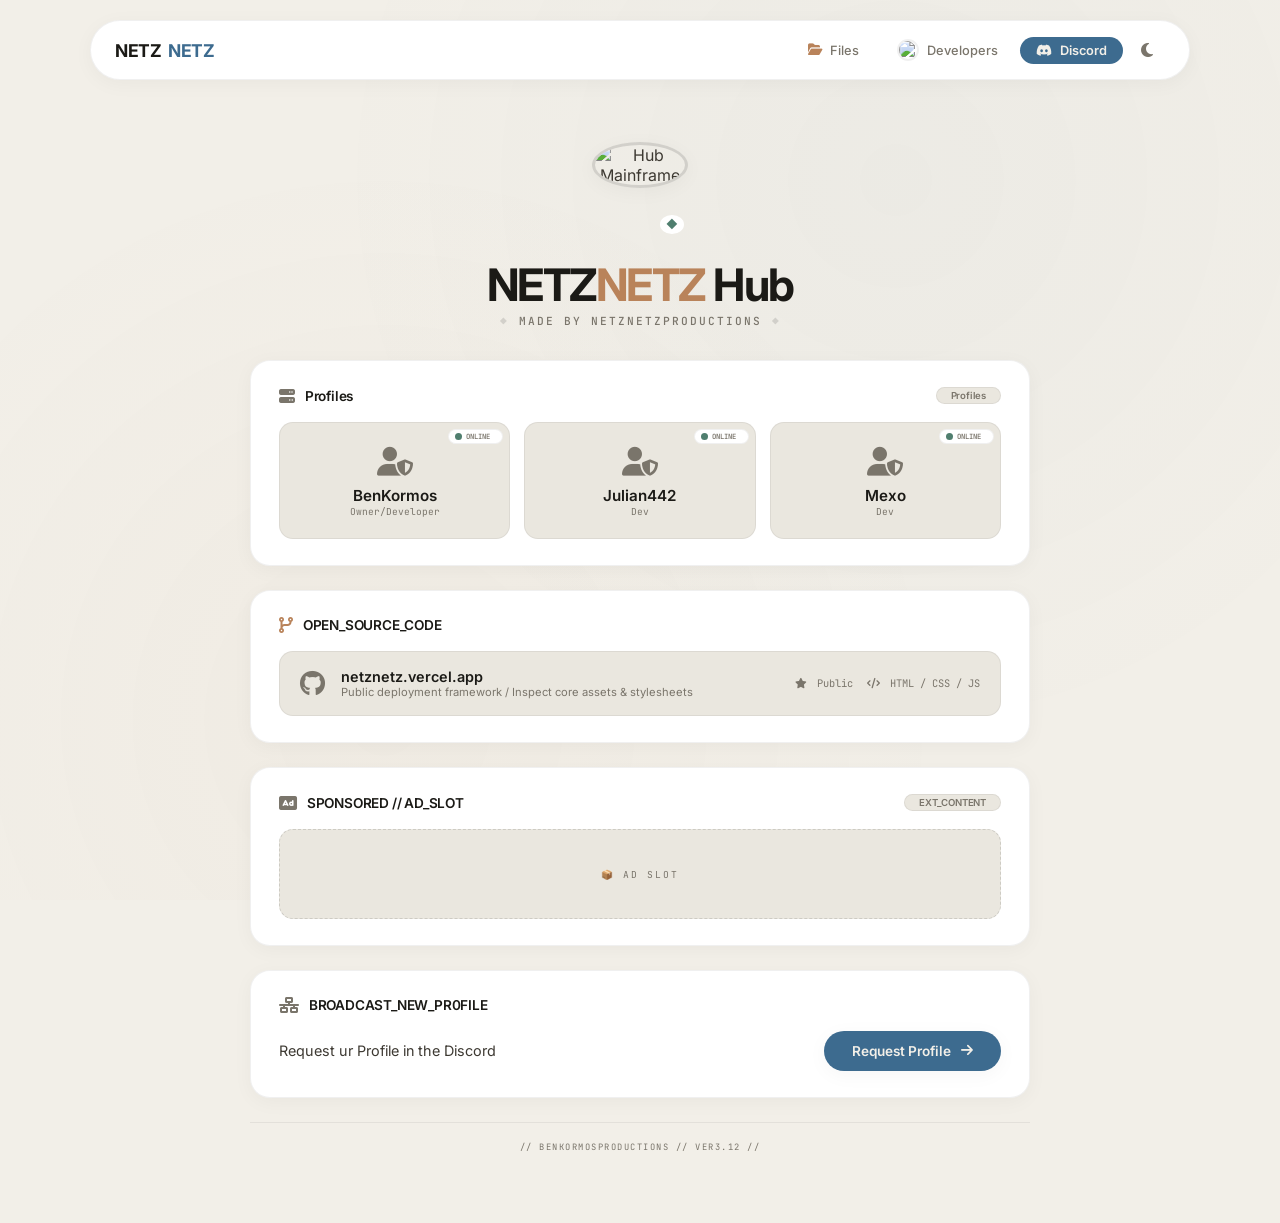
==== commit 71765569: "Updates" ====
--- a/index.html
+++ b/index.html
@@ -1,969 +1,804 @@
 <!DOCTYPE html>
 <html lang="en">
 <head>
-    <meta charset="UTF-8">
-    <meta name="viewport" content="width=device-width, initial-scale=1.0">
-    <title>NetzNetz Hub</title>
-
-    <!-- Theme must be applied before CSS paints, to avoid a flash of the wrong mode -->
-    <script>
-        (function () {
-            var saved = localStorage.getItem('synergy-theme');
-            var theme = saved || (window.matchMedia('(prefers-color-scheme: light)').matches ? 'light' : 'dark');
-            document.documentElement.setAttribute('data-theme', theme);
-        })();
-    </script>
-
-    <link rel="icon" type="image/jpeg" href="logo.png">
-
-    <link rel="stylesheet" href="https://cdnjs.cloudflare.com/ajax/libs/font-awesome/6.4.0/css/all.min.css">
-    <link href="https://fonts.googleapis.com/css2?family=Archivo+Black&family=IBM+Plex+Mono:wght@400;500;600;700&family=IBM+Plex+Sans:wght@400;500;600;700&display=swap" rel="stylesheet">
-
-    <!-- Google AdSense -->
-    <script async src="https://pagead2.googlesyndication.com/pagead/js/adsbygoogle.js?client=ca-pub-5190849771422282"
-     crossorigin="anonymous"></script>
-
-    <style>
-        /* --- MODERN MANIFEST / CARBON COPY SYSTEM --- */
-        /* Ein neues, zeitgemäßes Design mit klarer Typografie, sanften Farben und weichen Übergängen */
-
-        @import url('https://fonts.googleapis.com/css2?family=Space+Grotesk:wght@400;500;600;700&family=JetBrains+Mono:wght@400;500;600;700&display=swap');
-
-        :root {
-            /* Basis-Farbpalette – hell & freundlich */
-            --bg-main: #f8f6f2;
-            --bg-surface: #ffffff;
-            --bg-surface-elevated: #f0ede7;
-            --bg-card: #ffffff;
-
-            --border-main: rgba(0, 0, 0, 0.08);
-            --border-active: rgba(0, 0, 0, 0.18);
-
-            --accent-primary: #5b7f9e;
-            --accent-secondary: #b8865a;
-            --accent-success: #5f8b7a;
-            --accent-warning: #d4a05a;
-            --accent-danger: #b55a4a;
-
-            --text-primary: #1f1c17;
-            --text-secondary: #4a443c;
-            --text-muted: #8a847a;
-            --text-inverse: #f8f6f2;
-
-            --shadow-sm: 0 2px 8px rgba(0, 0, 0, 0.06);
-            --shadow-md: 0 8px 32px rgba(0, 0, 0, 0.08);
-            --shadow-lg: 0 16px 48px rgba(0, 0, 0, 0.12);
-
-            --radius-sm: 8px;
-            --radius-md: 12px;
-            --radius-lg: 16px;
-            --radius-xl: 24px;
-
-            --font-sans: 'Space Grotesk', -apple-system, sans-serif;
-            --font-mono: 'JetBrains Mono', monospace;
-
-            --transition: 0.25s cubic-bezier(0.4, 0, 0.2, 1);
-            --transition-slow: 0.4s cubic-bezier(0.4, 0, 0.2, 1);
-        }
-
-        /* Dark Theme – elegant & reduziert */
-        [data-theme="dark"] {
-            --bg-main: #151210;
-            --bg-surface: #1f1c17;
-            --bg-surface-elevated: #2a2620;
-            --bg-card: #1f1c17;
-
-            --border-main: rgba(255, 255, 255, 0.06);
-            --border-active: rgba(255, 255, 255, 0.16);
-
-            --accent-primary: #8ab3d6;
-            --accent-secondary: #d4a87a;
-            --accent-success: #7fb09a;
-            --accent-warning: #d4b06a;
-            --accent-danger: #d47a6a;
-
-            --text-primary: #f0ede7;
-            --text-secondary: #c4beb4;
-            --text-muted: #6f6a60;
-            --text-inverse: #151210;
-
-            --shadow-sm: 0 2px 8px rgba(0, 0, 0, 0.3);
-            --shadow-md: 0 8px 32px rgba(0, 0, 0, 0.4);
-            --shadow-lg: 0 16px 48px rgba(0, 0, 0, 0.5);
-        }
-
-        /* System-Präferenz-Fallback */
-        @media (prefers-color-scheme: light) {
-            :root:not([data-theme]) {
-                --bg-main: #f8f6f2;
-                --bg-surface: #ffffff;
-                --bg-surface-elevated: #f0ede7;
-                --bg-card: #ffffff;
-                --border-main: rgba(0, 0, 0, 0.08);
-                --border-active: rgba(0, 0, 0, 0.18);
-                --accent-primary: #5b7f9e;
-                --accent-secondary: #b8865a;
-                --accent-success: #5f8b7a;
-                --accent-warning: #d4a05a;
-                --accent-danger: #b55a4a;
-                --text-primary: #1f1c17;
-                --text-secondary: #4a443c;
-                --text-muted: #8a847a;
-                --text-inverse: #f8f6f2;
-                --shadow-sm: 0 2px 8px rgba(0, 0, 0, 0.06);
-                --shadow-md: 0 8px 32px rgba(0, 0, 0, 0.08);
-                --shadow-lg: 0 16px 48px rgba(0, 0, 0, 0.12);
-            }
-        }
-
-        /* --- BASE --- */
-        * {
-            box-sizing: border-box;
-            margin: 0;
-            padding: 0;
-        }
-
-        html {
-            transition: background-color var(--transition-slow), color var(--transition-slow);
-        }
-
-        body {
-            background-color: var(--bg-main);
-            color: var(--text-secondary);
-            font-family: var(--font-sans);
-            min-height: 100vh;
-            display: flex;
-            flex-direction: column;
-            align-items: center;
-            padding: 120px 24px 60px;
-            -webkit-font-smoothing: antialiased;
-            -moz-osx-font-smoothing: grayscale;
-            transition: background-color var(--transition-slow), color var(--transition-slow);
-        }
-
-        /* Dezente Hintergrundstruktur */
-        body::before {
-            content: '';
-            position: fixed;
-            inset: 0;
-            pointer-events: none;
-            background-image: 
-                radial-gradient(circle at 20% 50%, rgba(91, 127, 158, 0.03) 0%, transparent 50%),
-                radial-gradient(circle at 80% 50%, rgba(184, 134, 90, 0.03) 0%, transparent 50%);
-            z-index: 0;
-        }
-
-        .container {
-            width: 100%;
-            max-width: 780px;
-            display: flex;
-            flex-direction: column;
-            gap: 20px;
-            position: relative;
-            z-index: 1;
-            opacity: 0;
-            animation: fade-slide-up 0.6s cubic-bezier(0.22, 1, 0.36, 1) forwards;
-        }
-
-        @keyframes fade-slide-up {
-            from { opacity: 0; transform: translateY(20px); }
-            to { opacity: 1; transform: translateY(0); }
-        }
-
-        /* --- NAVBAR --- */
-        .navbar {
-            position: fixed;
-            top: 20px;
-            left: 50%;
-            transform: translateX(-50%);
-            width: calc(100% - 40px);
-            max-width: 1100px;
-            height: 56px;
-            background: var(--bg-surface);
-            backdrop-filter: blur(12px);
-            -webkit-backdrop-filter: blur(12px);
-            border: 1px solid var(--border-main);
-            border-radius: var(--radius-xl);
-            display: flex;
-            justify-content: space-between;
-            align-items: center;
-            padding: 0 20px;
-            z-index: 1000;
-            box-shadow: var(--shadow-sm);
-            transition: background var(--transition-slow), border-color var(--transition-slow), box-shadow var(--transition-slow);
-        }
-
-        .nav-logo {
-            font-family: var(--font-sans);
-            font-weight: 700;
-            font-size: 1rem;
-            letter-spacing: -0.5px;
-            color: var(--text-primary);
-            text-decoration: none;
-            display: flex;
-            align-items: center;
-            gap: 8px;
-        }
-
-        .nav-logo span {
-            color: var(--accent-primary);
-        }
-
-        .nav-links {
-            display: flex;
-            align-items: center;
-            gap: 6px;
-        }
-
-        .nav-btn {
-            display: flex;
-            align-items: center;
-            gap: 6px;
-            padding: 6px 14px;
-            font-family: var(--font-sans);
-            font-size: 0.75rem;
-            font-weight: 500;
-            text-decoration: none;
-            color: var(--text-muted);
-            border-radius: var(--radius-xl);
-            transition: var(--transition);
-            background: transparent;
-            border: none;
-            cursor: pointer;
-        }
-
-        .nav-btn:hover {
-            color: var(--text-primary);
-            background: var(--bg-surface-elevated);
-        }
-
-        .nav-btn.discord-btn {
-            background: var(--accent-primary);
-            color: var(--text-inverse);
-            font-weight: 600;
-        }
-
-        .nav-btn.discord-btn:hover {
-            background: var(--accent-secondary);
-            color: var(--text-inverse);
-            transform: scale(1.02);
-        }
-
-        .nav-avatar {
-            width: 20px;
-            height: 20px;
-            border-radius: 50%;
-            object-fit: cover;
-            border: 2px solid var(--border-main);
-        }
-
-        .theme-toggle-btn {
-            display: flex;
-            align-items: center;
-            justify-content: center;
-            width: 32px;
-            height: 32px;
-            padding: 0;
-            font-size: 0.9rem;
-            color: var(--text-muted);
-            background: transparent;
-            border: none;
-            border-radius: 50%;
-            cursor: pointer;
-            transition: var(--transition);
-        }
-
-        .theme-toggle-btn:hover {
-            color: var(--text-primary);
-            background: var(--bg-surface-elevated);
-            transform: rotate(60deg);
-        }
-
-        /* --- HEADER --- */
-        .hub-header {
-            text-align: center;
-            padding: 20px 0 10px;
-        }
-
-        .avatar-mainframe {
-            display: inline-block;
-            margin-bottom: 16px;
-            width: 80px;
-            height: 80px;
-            position: relative;
-        }
-
-        .hub-avatar {
-            width: 100%;
-            height: 100%;
-            object-fit: cover;
-            border-radius: 50%;
-            border: 3px solid var(--border-active);
-            transition: var(--transition);
-            box-shadow: var(--shadow-sm);
-        }
-
-        .avatar-mainframe:hover .hub-avatar {
-            transform: scale(1.05);
-            border-color: var(--accent-primary);
-            box-shadow: var(--shadow-md);
-        }
-
-        .avatar-mainframe::after {
-            content: '●';
-            position: absolute;
-            bottom: 2px;
-            right: 2px;
-            font-size: 0.8rem;
-            color: var(--accent-success);
-            background: var(--bg-surface);
-            border-radius: 50%;
-            padding: 2px;
-            border: 2px solid var(--bg-surface);
-            line-height: 1;
-        }
-
-        .hub-title {
-            font-family: var(--font-sans);
-            font-weight: 700;
-            font-size: 2.2rem;
-            letter-spacing: -1px;
-            color: var(--text-primary);
-            margin-bottom: 4px;
-        }
-
-        .hub-tagline {
-            color: var(--text-muted);
-            font-family: var(--font-mono);
-            font-size: 0.7rem;
-            font-weight: 500;
-            letter-spacing: 2px;
-            text-transform: uppercase;
-        }
-
-        .hub-tagline::before,
-        .hub-tagline::after {
-            content: '·';
-            margin: 0 10px;
-            color: var(--border-main);
-        }
-
-        /* --- PANELS --- */
-        .panel {
-            position: relative;
-            background: var(--bg-surface);
-            border: 1px solid var(--border-main);
-            border-radius: var(--radius-lg);
-            padding: 24px;
-            box-shadow: var(--shadow-sm);
-            transition: var(--transition);
-        }
-
-        .panel:hover {
-            box-shadow: var(--shadow-md);
-            border-color: var(--border-active);
-            transform: translateY(-1px);
-        }
-
-        .panel-title {
-            font-family: var(--font-sans);
-            font-size: 0.8rem;
-            font-weight: 600;
-            color: var(--text-primary);
-            margin-bottom: 16px;
-            display: flex;
-            align-items: center;
-            justify-content: space-between;
-            letter-spacing: -0.2px;
-        }
-
-        .panel-title span:first-child {
-            display: flex;
-            align-items: center;
-            gap: 8px;
-        }
-
-        .panel-title i {
-            color: var(--text-muted);
-            font-size: 0.9rem;
-        }
-
-        .panel-title .badge {
-            font-size: 0.6rem;
-            font-weight: 600;
-            color: var(--text-muted);
-            background: var(--bg-main);
-            padding: 2px 10px;
-            border-radius: var(--radius-xl);
-            border: 1px solid var(--border-main);
-        }
-
-        /* --- TERMINAL --- */
-        .cron-terminal {
-            background: var(--bg-main);
-            border: 1px solid var(--border-main);
-            border-radius: var(--radius-md);
-            padding: 16px 20px;
-            font-family: var(--font-mono);
-            font-size: 0.75rem;
-            line-height: 1.8;
-            color: var(--text-secondary);
-            transition: var(--transition);
-        }
-
-        .live-tag {
-            display: inline-flex;
-            align-items: center;
-            gap: 6px;
-            color: var(--accent-success);
-            font-size: 0.6rem;
-            font-weight: 600;
-            text-transform: uppercase;
-            letter-spacing: 0.5px;
-        }
-
-        .live-tag::before {
-            content: '';
-            width: 6px;
-            height: 6px;
-            border-radius: 50%;
-            background: var(--accent-success);
-            animation: pulse-dot 1.5s ease-in-out infinite;
-        }
-
-        @keyframes pulse-dot {
-            0%, 100% { opacity: 1; transform: scale(1); }
-            50% { opacity: 0.4; transform: scale(0.8); }
-        }
-
-        /* --- GRID / ROSTER --- */
-        .holo-grid {
-            display: grid;
-            grid-template-columns: repeat(3, 1fr);
-            gap: 12px;
-        }
-
-        .profile-node {
-            background: var(--bg-main);
-            border: 1px solid var(--border-main);
-            border-radius: var(--radius-md);
-            padding: 24px 12px 18px;
-            text-align: center;
-            position: relative;
-            display: flex;
-            flex-direction: column;
-            align-items: center;
-            transition: var(--transition);
-            cursor: pointer;
-        }
-
-        .profile-node:hover {
-            background: var(--bg-surface-elevated);
-            border-color: var(--border-active);
-            transform: translateY(-2px);
-            box-shadow: var(--shadow-sm);
-        }
-
-        .profile-node i.avatar-fallback {
-            font-size: 1.4rem;
-            color: var(--text-muted);
-            margin-bottom: 10px;
-            transition: var(--transition);
-        }
-
-        .profile-node:hover i.avatar-fallback {
-            color: var(--accent-primary);
-        }
-
-        .profile-node h4 {
-            font-family: var(--font-sans);
-            font-weight: 600;
-            font-size: 0.85rem;
-            color: var(--text-primary);
-        }
-
-        .profile-node span {
-            font-family: var(--font-mono);
-            font-size: 0.6rem;
-            color: var(--text-muted);
-        }
-
-        /* --- STATUS CONTROL --- */
-        .status-config-box {
-            position: absolute;
-            top: 8px;
-            right: 8px;
-            display: inline-flex;
-            align-items: center;
-            gap: 6px;
-            background: var(--bg-surface);
-            border: 1px solid var(--border-main);
-            padding: 2px 8px 2px 6px;
-            border-radius: var(--radius-xl);
-        }
-
-        .status-indicator {
-            width: 6px;
-            height: 6px;
-            border-radius: 50%;
-            display: inline-block;
-            transition: var(--transition);
-        }
-
-        .status-indicator.online { background: var(--accent-success); }
-        .status-indicator.idle { background: var(--accent-warning); }
-        .status-indicator.offline { background: var(--text-muted); }
-
-        .status-selector {
-            background: transparent;
-            border: none;
-            color: var(--text-muted);
-            font-family: var(--font-mono);
-            font-size: 0.5rem;
-            font-weight: 600;
-            cursor: pointer;
-            outline: none;
-            appearance: none;
-            -webkit-appearance: none;
-        }
-
-        .status-selector option {
-            background: var(--bg-surface);
-            color: var(--text-primary);
-        }
-
-        /* --- OSS / REPO --- */
-        .oss-container {
-            display: flex;
-            align-items: center;
-            justify-content: space-between;
-            background: var(--bg-main);
-            border: 1px solid var(--border-main);
-            border-radius: var(--radius-md);
-            padding: 14px 18px;
-            text-decoration: none;
-            color: var(--text-secondary);
-            transition: var(--transition);
-        }
-
-        .oss-container:hover {
-            border-color: var(--accent-primary);
-            background: var(--bg-surface-elevated);
-            transform: translateX(4px);
-        }
-
-        .oss-meta {
-            display: flex;
-            align-items: center;
-            gap: 14px;
-        }
-
-        .oss-meta i.fa-github {
-            font-size: 1.4rem;
-            color: var(--text-muted);
-            transition: var(--transition);
-        }
-
-        .oss-container:hover i.fa-github {
-            color: var(--text-primary);
-        }
-
-        .oss-details h4 {
-            font-family: var(--font-sans);
-            font-weight: 600;
-            font-size: 0.85rem;
-            color: var(--text-primary);
-        }
-
-        .oss-details p {
-            font-size: 0.7rem;
-            color: var(--text-muted);
-        }
-
-        .oss-stats {
-            display: flex;
-            gap: 12px;
-            font-family: var(--font-mono);
-            font-size: 0.65rem;
-            color: var(--text-muted);
-        }
-
-        .oss-stats i {
-            margin-right: 2px;
-        }
-
-        /* --- AD SLOT mit eigener Animation --- */
-        .ad-slot-wrapper {
-            animation: ad-fade-in 0.8s ease-out forwards;
-            opacity: 0;
-        }
-
-        @keyframes ad-fade-in {
-            0% {
-                opacity: 0;
-                transform: translateY(20px) scale(0.95);
-            }
-            100% {
-                opacity: 1;
-                transform: translateY(0) scale(1);
-            }
-        }
-
-        .adsbygoogle {
-            display: block;
-            min-height: 90px;
-            background: var(--bg-main);
-            border: 1px dashed var(--border-main);
-            border-radius: var(--radius-md);
-            position: relative;
-            transition: var(--transition);
-        }
-
-        .adsbygoogle:empty::before {
-            content: '📦 ad slot';
-            position: absolute;
-            top: 50%;
-            left: 50%;
-            transform: translate(-50%, -50%);
-            font-family: var(--font-mono);
-            font-size: 0.6rem;
-            letter-spacing: 2px;
-            text-transform: uppercase;
-            color: var(--text-muted);
-            pointer-events: none;
-        }
-
-        /* --- ACTION / JOIN --- */
-        .join-interface {
-            display: flex;
-            justify-content: space-between;
-            align-items: center;
-            gap: 20px;
-        }
-
-        .join-desc {
-            font-size: 0.85rem;
-            line-height: 1.6;
-            color: var(--text-secondary);
-        }
-
-        .action-link {
-            display: inline-flex;
-            align-items: center;
-            justify-content: center;
-            gap: 8px;
-            padding: 10px 24px;
-            background: var(--accent-primary);
-            color: var(--text-inverse);
-            font-family: var(--font-sans);
-            font-weight: 600;
-            font-size: 0.8rem;
-            text-decoration: none;
-            border-radius: var(--radius-xl);
-            border: none;
-            transition: var(--transition);
-            white-space: nowrap;
-        }
-
-        .action-link:hover {
-            background: var(--accent-secondary);
-            transform: scale(1.02);
-            box-shadow: var(--shadow-md);
-        }
-
-        .action-link:active {
-            transform: scale(0.98);
-        }
-
-        /* --- FOOTER --- */
-        .hub-footer {
-            text-align: center;
-            padding-top: 16px;
-            border-top: 1px solid var(--border-main);
-            font-family: var(--font-mono);
-            font-size: 0.55rem;
-            color: var(--text-muted);
-            letter-spacing: 1.5px;
-            text-transform: uppercase;
-        }
-
-        /* --- RESPONSIVE --- */
-        @media (max-width: 768px) {
-            .holo-grid { grid-template-columns: 1fr 1fr; gap: 10px; }
-            .oss-container { flex-direction: column; gap: 10px; text-align: center; }
-            .oss-meta { flex-direction: column; gap: 6px; }
-            .join-interface { flex-direction: column; text-align: center; gap: 16px; }
-            .action-link { width: 100%; justify-content: center; }
-        }
-
-        @media (max-width: 540px) {
-            .navbar { width: calc(100% - 16px); top: 12px; padding: 0 14px; height: 50px; }
-            body { padding-top: 90px; padding-left: 12px; padding-right: 12px; }
-            .nav-btn span { display: none; }
-            .hub-title { font-size: 1.6rem; }
-            .panel { padding: 16px; }
-            .holo-grid { grid-template-columns: 1fr; }
-            .avatar-mainframe { width: 64px; height: 64px; }
-        }
-
-        @media (prefers-reduced-motion: reduce) {
-            *, *::before, *::after {
-                animation-duration: 0.01ms !important;
-                animation-iteration-count: 1 !important;
-                transition-duration: 0.01ms !important;
-            }
-            .theme-toggle-btn:hover { transform: none; }
-        }
-
-        /* --- node-overlay-link für Klickbarkeit der Profile --- */
-        .node-overlay-link {
-            position: absolute;
-            inset: 0;
-            z-index: 2;
-            display: block;
-            border-radius: var(--radius-md);
-            text-indent: -9999px;
-        }
-
-        .profile-node .node-overlay-link ~ * {
-            position: relative;
-            z-index: 1;
-        }
-
-        .profile-node .status-config-box {
-            z-index: 3;
-        }
-    </style>
+  <meta charset="UTF-8" />
+  <meta name="viewport" content="width=device-width, initial-scale=1.0" />
+  <title>NETZNETZ</title>
+
+  <!-- Theme must be applied before CSS paints -->
+  <script>
+    (function () {
+      var saved = localStorage.getItem('synergy-theme');
+      var theme = saved || (window.matchMedia('(prefers-color-scheme: light)').matches ? 'light' : 'dark');
+      document.documentElement.setAttribute('data-theme', theme);
+    })();
+  </script>
+
+  <link rel="icon" type="image/jpeg" href="logo.png" />
+
+  <!-- Fonts & icons -->
+  <link rel="stylesheet" href="https://cdnjs.cloudflare.com/ajax/libs/font-awesome/6.4.0/css/all.min.css" />
+  <link href="https://fonts.googleapis.com/css2?family=Inter:opsz,wght@14..32,400;14..32,500;14..32,600;14..32,700;14..32,800&family=JetBrains+Mono:wght@400;500;600;700&display=swap" rel="stylesheet" />
+
+  <!-- Google AdSense -->
+  <script async src="https://pagead2.googlesyndication.com/pagead/js/adsbygoogle.js?client=ca-pub-5190849771422282" crossorigin="anonymous"></script>
+
+  <style>
+    /* ============================================================
+       NEUES DESIGN – frisch, klar, mit Tiefe und einer Prise Glitch
+       ============================================================ */
+
+    /* ----- VARIABLEN (hell / dunkel) ----- */
+    :root {
+      --bg-body: #f2efe8;
+      --bg-surface: #ffffff;
+      --bg-elevated: #eae7df;
+      --bg-card: #ffffff;
+      --border-subtle: rgba(0, 0, 0, 0.06);
+      --border-visible: rgba(0, 0, 0, 0.12);
+      --border-active: rgba(0, 0, 0, 0.20);
+
+      --text-main: #1b1a16;
+      --text-soft: #3d3932;
+      --text-muted: #7a756b;
+      --text-inverse: #f2efe8;
+
+      --accent-blue: #3d6b8f;
+      --accent-amber: #b9835a;
+      --accent-green: #4f7e6e;
+      --accent-red: #b15444;
+
+      --shadow-soft: 0 4px 20px rgba(0, 0, 0, 0.04);
+      --shadow-medium: 0 12px 40px rgba(0, 0, 0, 0.06);
+      --shadow-strong: 0 24px 56px rgba(0, 0, 0, 0.10);
+
+      --radius-pill: 100px;
+      --radius-card: 20px;
+      --radius-box: 14px;
+
+      --font-sans: 'Inter', -apple-system, system-ui, sans-serif;
+      --font-mono: 'JetBrains Mono', monospace;
+
+      --transition: 0.25s cubic-bezier(0.22, 1, 0.36, 1);
+    }
+
+    [data-theme="dark"] {
+      --bg-body: #12100e;
+      --bg-surface: #1e1b17;
+      --bg-elevated: #2a2620;
+      --bg-card: #1e1b17;
+      --border-subtle: rgba(255, 255, 255, 0.05);
+      --border-visible: rgba(255, 255, 255, 0.10);
+      --border-active: rgba(255, 255, 255, 0.18);
+
+      --text-main: #ede8e0;
+      --text-soft: #c5bfb4;
+      --text-muted: #6f6a5f;
+      --text-inverse: #12100e;
+
+      --accent-blue: #7fb0d1;
+      --accent-amber: #d6a87a;
+      --accent-green: #78ae97;
+      --accent-red: #cf7a6a;
+
+      --shadow-soft: 0 4px 20px rgba(0, 0, 0, 0.3);
+      --shadow-medium: 0 12px 40px rgba(0, 0, 0, 0.5);
+      --shadow-strong: 0 24px 56px rgba(0, 0, 0, 0.7);
+    }
+
+    /* ----- RESET & BASE ----- */
+    * {
+      margin: 0;
+      padding: 0;
+      box-sizing: border-box;
+    }
+
+    body {
+      background-color: var(--bg-body);
+      color: var(--text-soft);
+      font-family: var(--font-sans);
+      min-height: 100vh;
+      display: flex;
+      flex-direction: column;
+      align-items: center;
+      padding: 130px 24px 70px;
+      -webkit-font-smoothing: antialiased;
+      transition: background-color 0.4s, color 0.4s;
+    }
+
+    /* dezente Körnung / Glitch-Textur */
+    body::before {
+      content: '';
+      position: fixed;
+      inset: 0;
+      pointer-events: none;
+      background-image: 
+        radial-gradient(circle at 70% 20%, rgba(61, 107, 143, 0.03) 0%, transparent 50%),
+        radial-gradient(circle at 30% 80%, rgba(185, 131, 90, 0.03) 0%, transparent 50%);
+      z-index: 0;
+    }
+
+    .container {
+      width: 100%;
+      max-width: 780px;
+      display: flex;
+      flex-direction: column;
+      gap: 24px;
+      position: relative;
+      z-index: 1;
+      animation: lift-in 0.7s cubic-bezier(0.16, 1, 0.3, 1) forwards;
+      opacity: 0;
+    }
+
+    @keyframes lift-in {
+      0% { opacity: 0; transform: translateY(30px) scale(0.98); }
+      100% { opacity: 1; transform: translateY(0) scale(1); }
+    }
+
+    /* ----- NAVBAR (neue Leichtigkeit) ----- */
+    .navbar {
+      position: fixed;
+      top: 20px;
+      left: 50%;
+      transform: translateX(-50%);
+      width: calc(100% - 40px);
+      max-width: 1100px;
+      height: 60px;
+      background: var(--bg-surface);
+      backdrop-filter: blur(16px);
+      -webkit-backdrop-filter: blur(16px);
+      border: 1px solid var(--border-subtle);
+      border-radius: var(--radius-pill);
+      display: flex;
+      justify-content: space-between;
+      align-items: center;
+      padding: 0 24px;
+      z-index: 1000;
+      box-shadow: var(--shadow-soft);
+      transition: background 0.4s, border-color 0.4s, box-shadow 0.4s;
+    }
+
+    .nav-logo {
+      font-weight: 700;
+      font-size: 1.1rem;
+      letter-spacing: -0.3px;
+      color: var(--text-main);
+      text-decoration: none;
+      display: flex;
+      align-items: center;
+      gap: 6px;
+    }
+    .nav-logo span { color: var(--accent-blue); }
+
+    .nav-links {
+      display: flex;
+      align-items: center;
+      gap: 6px;
+    }
+
+    .nav-btn {
+      display: flex;
+      align-items: center;
+      gap: 8px;
+      padding: 6px 16px;
+      font-family: var(--font-sans);
+      font-size: 0.8rem;
+      font-weight: 500;
+      text-decoration: none;
+      color: var(--text-muted);
+      border-radius: var(--radius-pill);
+      transition: var(--transition);
+      background: transparent;
+      border: none;
+      cursor: pointer;
+    }
+    .nav-btn:hover { color: var(--text-main); background: var(--bg-elevated); }
+
+    .nav-btn.discord-btn {
+      background: var(--accent-blue);
+      color: var(--text-inverse);
+      font-weight: 600;
+    }
+    .nav-btn.discord-btn:hover { background: var(--accent-amber); color: var(--text-inverse); }
+
+    .nav-avatar {
+      width: 22px;
+      height: 22px;
+      border-radius: 50%;
+      object-fit: cover;
+      border: 2px solid var(--border-subtle);
+    }
+
+    .theme-toggle-btn {
+      display: flex;
+      align-items: center;
+      justify-content: center;
+      width: 36px;
+      height: 36px;
+      font-size: 1rem;
+      color: var(--text-muted);
+      background: transparent;
+      border: none;
+      border-radius: 50%;
+      cursor: pointer;
+      transition: var(--transition);
+    }
+    .theme-toggle-btn:hover { color: var(--text-main); background: var(--bg-elevated); transform: rotate(90deg); }
+
+    /* ----- HEADER (frischer, größer) ----- */
+    .hub-header {
+      text-align: center;
+      padding: 12px 0 8px;
+    }
+
+    .avatar-mainframe {
+      display: inline-block;
+      margin-bottom: 20px;
+      width: 96px;
+      height: 96px;
+      position: relative;
+    }
+    .hub-avatar {
+      width: 100%;
+      height: 100%;
+      object-fit: cover;
+      border-radius: 50%;
+      border: 3px solid var(--border-visible);
+      box-shadow: var(--shadow-soft);
+      transition: var(--transition);
+    }
+    .avatar-mainframe:hover .hub-avatar {
+      transform: scale(1.04);
+      border-color: var(--accent-blue);
+      box-shadow: var(--shadow-medium);
+    }
+    .avatar-mainframe::after {
+      content: '◆';
+      position: absolute;
+      bottom: 4px;
+      right: 4px;
+      font-size: 0.7rem;
+      color: var(--accent-green);
+      background: var(--bg-surface);
+      border-radius: 50%;
+      padding: 2px 4px;
+      border: 2px solid var(--bg-surface);
+      line-height: 1;
+    }
+
+    .hub-title {
+      font-weight: 700;
+      font-size: 2.8rem;
+      letter-spacing: -1.5px;
+      color: var(--text-main);
+      margin-bottom: 2px;
+    }
+    .hub-title span { color: var(--accent-amber); }
+
+    .hub-tagline {
+      color: var(--text-muted);
+      font-family: var(--font-mono);
+      font-size: 0.7rem;
+      font-weight: 500;
+      letter-spacing: 2px;
+      text-transform: uppercase;
+    }
+    .hub-tagline::before,
+    .hub-tagline::after {
+      content: '◆';
+      margin: 0 10px;
+      color: var(--border-visible);
+    }
+
+    /* ----- PANELS (neu: Glas + Karten) ----- */
+    .panel {
+      background: var(--bg-surface);
+      border: 1px solid var(--border-subtle);
+      border-radius: var(--radius-card);
+      padding: 26px 28px;
+      box-shadow: var(--shadow-soft);
+      transition: var(--transition);
+      backdrop-filter: blur(2px);
+    }
+    .panel:hover {
+      box-shadow: var(--shadow-medium);
+      border-color: var(--border-visible);
+      transform: translateY(-2px);
+    }
+
+    .panel-title {
+      font-weight: 600;
+      font-size: 0.85rem;
+      color: var(--text-main);
+      margin-bottom: 18px;
+      display: flex;
+      align-items: center;
+      justify-content: space-between;
+      letter-spacing: -0.2px;
+    }
+    .panel-title span:first-child { display: flex; align-items: center; gap: 10px; }
+    .panel-title i { color: var(--text-muted); font-size: 1rem; }
+    .panel-title .badge {
+      font-size: 0.6rem;
+      font-weight: 600;
+      color: var(--text-muted);
+      background: var(--bg-elevated);
+      padding: 2px 14px;
+      border-radius: var(--radius-pill);
+      border: 1px solid var(--border-subtle);
+    }
+
+    /* ----- TERMINAL (minimalistisch) ----- */
+    .cron-terminal {
+      background: var(--bg-elevated);
+      border: 1px solid var(--border-subtle);
+      border-radius: var(--radius-box);
+      padding: 18px 22px;
+      font-family: var(--font-mono);
+      font-size: 0.75rem;
+      line-height: 1.8;
+      color: var(--text-soft);
+    }
+    .live-tag {
+      display: inline-flex;
+      align-items: center;
+      gap: 8px;
+      color: var(--accent-green);
+      font-size: 0.6rem;
+      font-weight: 600;
+      text-transform: uppercase;
+      letter-spacing: 0.5px;
+    }
+    .live-tag::before {
+      content: '';
+      width: 7px;
+      height: 7px;
+      border-radius: 50%;
+      background: var(--accent-green);
+      animation: pulse-dot 1.8s ease-in-out infinite;
+    }
+    @keyframes pulse-dot {
+      0%, 100% { opacity: 1; transform: scale(1); }
+      50% { opacity: 0.3; transform: scale(0.7); }
+    }
+
+    /* ----- GRID (Profile) ----- */
+    .holo-grid {
+      display: grid;
+      grid-template-columns: repeat(3, 1fr);
+      gap: 14px;
+    }
+
+    .profile-node {
+      background: var(--bg-elevated);
+      border: 1px solid var(--border-subtle);
+      border-radius: var(--radius-box);
+      padding: 24px 12px 20px;
+      text-align: center;
+      position: relative;
+      display: flex;
+      flex-direction: column;
+      align-items: center;
+      transition: var(--transition);
+      cursor: pointer;
+    }
+    .profile-node:hover {
+      background: var(--bg-surface);
+      border-color: var(--border-active);
+      transform: translateY(-4px);
+      box-shadow: var(--shadow-medium);
+    }
+    .profile-node i.avatar-fallback {
+      font-size: 1.8rem;
+      color: var(--text-muted);
+      margin-bottom: 10px;
+      transition: var(--transition);
+    }
+    .profile-node:hover i.avatar-fallback { color: var(--accent-blue); }
+    .profile-node h4 {
+      font-weight: 600;
+      font-size: 0.95rem;
+      color: var(--text-main);
+    }
+    .profile-node span {
+      font-family: var(--font-mono);
+      font-size: 0.6rem;
+      color: var(--text-muted);
+    }
+
+    /* Status-Badge (in Node) */
+    .status-config-box {
+      position: absolute;
+      top: 6px;
+      right: 6px;
+      display: inline-flex;
+      align-items: center;
+      gap: 4px;
+      background: var(--bg-surface);
+      border: 1px solid var(--border-subtle);
+      padding: 2px 8px 2px 6px;
+      border-radius: var(--radius-pill);
+      z-index: 5;
+    }
+    .status-indicator {
+      width: 7px;
+      height: 7px;
+      border-radius: 50%;
+      display: inline-block;
+      transition: var(--transition);
+    }
+    .status-indicator.online { background: var(--accent-green); }
+    .status-indicator.idle { background: var(--accent-amber); }
+    .status-indicator.offline { background: var(--text-muted); }
+
+    .status-selector {
+      background: transparent;
+      border: none;
+      color: var(--text-muted);
+      font-family: var(--font-mono);
+      font-size: 0.45rem;
+      font-weight: 600;
+      cursor: pointer;
+      outline: none;
+      appearance: none;
+      -webkit-appearance: none;
+    }
+    .status-selector option { background: var(--bg-surface); color: var(--text-main); }
+
+    .node-overlay-link {
+      position: absolute;
+      inset: 0;
+      z-index: 2;
+      display: block;
+      border-radius: var(--radius-box);
+      text-indent: -9999px;
+    }
+    .profile-node .node-overlay-link ~ * { position: relative; z-index: 1; }
+    .profile-node .status-config-box { z-index: 5; }
+
+    /* ----- OSS / REPO (neu: cleaner) ----- */
+    .oss-container {
+      display: flex;
+      align-items: center;
+      justify-content: space-between;
+      background: var(--bg-elevated);
+      border: 1px solid var(--border-subtle);
+      border-radius: var(--radius-box);
+      padding: 16px 20px;
+      text-decoration: none;
+      color: var(--text-soft);
+      transition: var(--transition);
+    }
+    .oss-container:hover {
+      border-color: var(--accent-blue);
+      background: var(--bg-surface);
+      transform: translateX(6px);
+      box-shadow: var(--shadow-soft);
+    }
+    .oss-meta { display: flex; align-items: center; gap: 16px; }
+    .oss-meta i.fa-github { font-size: 1.6rem; color: var(--text-muted); transition: var(--transition); }
+    .oss-container:hover i.fa-github { color: var(--text-main); }
+    .oss-details h4 { font-weight: 600; font-size: 0.9rem; color: var(--text-main); }
+    .oss-details p { font-size: 0.7rem; color: var(--text-muted); }
+    .oss-stats {
+      display: flex;
+      gap: 14px;
+      font-family: var(--font-mono);
+      font-size: 0.65rem;
+      color: var(--text-muted);
+    }
+    .oss-stats i { margin-right: 4px; }
+
+    /* ----- AD (angepasst) ----- */
+    .ad-slot-wrapper {
+      animation: ad-fade 0.8s ease-out forwards;
+      opacity: 0;
+    }
+    @keyframes ad-fade {
+      0% { opacity: 0; transform: translateY(16px) scale(0.96); }
+      100% { opacity: 1; transform: translateY(0) scale(1); }
+    }
+    .adsbygoogle {
+      display: block;
+      min-height: 90px;
+      background: var(--bg-elevated);
+      border: 1px dashed var(--border-visible);
+      border-radius: var(--radius-box);
+      position: relative;
+      transition: var(--transition);
+    }
+    .adsbygoogle:empty::before {
+      content: '📦 ad slot';
+      position: absolute;
+      top: 50%;
+      left: 50%;
+      transform: translate(-50%, -50%);
+      font-family: var(--font-mono);
+      font-size: 0.6rem;
+      letter-spacing: 2px;
+      text-transform: uppercase;
+      color: var(--text-muted);
+      pointer-events: none;
+    }
+
+    /* ----- ACTION / JOIN (neu: auffällig) ----- */
+    .join-interface {
+      display: flex;
+      justify-content: space-between;
+      align-items: center;
+      gap: 24px;
+    }
+    .join-desc { font-size: 0.9rem; line-height: 1.6; color: var(--text-soft); }
+    .action-link {
+      display: inline-flex;
+      align-items: center;
+      justify-content: center;
+      gap: 10px;
+      padding: 12px 28px;
+      background: var(--accent-blue);
+      color: var(--text-inverse);
+      font-weight: 600;
+      font-size: 0.85rem;
+      text-decoration: none;
+      border-radius: var(--radius-pill);
+      transition: var(--transition);
+      white-space: nowrap;
+      box-shadow: var(--shadow-soft);
+    }
+    .action-link:hover { background: var(--accent-amber); transform: scale(1.02); box-shadow: var(--shadow-medium); }
+    .action-link:active { transform: scale(0.97); }
+
+    /* ----- FOOTER ----- */
+    .hub-footer {
+      text-align: center;
+      padding-top: 18px;
+      border-top: 1px solid var(--border-subtle);
+      font-family: var(--font-mono);
+      font-size: 0.55rem;
+      color: var(--text-muted);
+      letter-spacing: 1.5px;
+      text-transform: uppercase;
+    }
+
+    /* ----- RESPONSIVE ----- */
+    @media (max-width: 768px) {
+      .holo-grid { grid-template-columns: 1fr 1fr; gap: 12px; }
+      .oss-container { flex-direction: column; gap: 12px; text-align: center; }
+      .oss-meta { flex-direction: column; gap: 6px; }
+      .join-interface { flex-direction: column; text-align: center; gap: 18px; }
+      .action-link { width: 100%; justify-content: center; }
+    }
+    @media (max-width: 540px) {
+      .navbar { width: calc(100% - 16px); top: 12px; padding: 0 16px; height: 54px; }
+      body { padding-top: 100px; padding-left: 12px; padding-right: 12px; }
+      .nav-btn span { display: none; }
+      .hub-title { font-size: 2rem; }
+      .panel { padding: 18px 16px; }
+      .holo-grid { grid-template-columns: 1fr; }
+      .avatar-mainframe { width: 76px; height: 76px; }
+    }
+    @media (prefers-reduced-motion: reduce) {
+      * { animation-duration: 0.01ms !important; transition-duration: 0.01ms !important; }
+      .theme-toggle-btn:hover { transform: none; }
+    }
+  </style>
 </head>
 <body>
 
-    <nav class="navbar">
-        <a href="#" class="nav-logo">NETZ<span>NETZ</span></a>
-        <div class="nav-links">
-            <a href="/files.html" class="nav-btn dev-btn">
-                <i class="fas fa-folder-open" style="color: var(--accent-warning);"></i>
-                <span>Files</span>
-            </a>
-            <a href="developer.html" class="nav-btn dev-btn">
-                <img src="logo.png" alt="Ben" class="nav-avatar">
-                <span>Developers</span>
-            </a>
-            <a href="https://dc.gg/ben" target="_blank" class="nav-btn discord-btn">
-                <i class="fab fa-discord"></i> <span>Discord</span>
-            </a>
-            <button type="button" class="theme-toggle-btn" id="theme-toggle" aria-label="Hell/Dunkel umschalten">
-                <i class="fas fa-gear"></i>
-            </button>
+  <!-- NAVBAR (unverändert in der Struktur) -->
+  <nav class="navbar">
+    <a href="#" class="nav-logo">NETZ<span>NETZ</span></a>
+    <div class="nav-links">
+      <a href="/files.html" class="nav-btn dev-btn">
+        <i class="fas fa-folder-open" style="color: var(--accent-amber);"></i>
+        <span>Files</span>
+      </a>
+      <a href="developer.html" class="nav-btn dev-btn">
+        <img src="logo.png" alt="Ben" class="nav-avatar">
+        <span>Developers</span>
+      </a>
+      <a href="https://dc.gg/ben" target="_blank" class="nav-btn discord-btn">
+        <i class="fab fa-discord"></i> <span>Discord</span>
+      </a>
+      <button type="button" class="theme-toggle-btn" id="theme-toggle" aria-label="Hell/Dunkel umschalten">
+        <i class="fas fa-gear"></i>
+      </button>
+    </div>
+  </nav>
+
+  <div class="container">
+    
+    <!-- HEADER -->
+    <header class="hub-header">
+      <div class="avatar-mainframe">
+        <img src="logo.png" alt="Hub Mainframe" class="hub-avatar">
+      </div>
+      <h1 class="hub-title">NETZ<span>NETZ</span> Hub</h1>
+      <p class="hub-tagline">Made by NETZNETZproductions</p>
+    </header>
+
+    <!-- CRON / TERMINAL (bleibt) -->
+    <section class="panel" id="cron-box" style="display: none;">
+      <div class="panel-title">
+        <span><i class="fas fa-terminal" style="color: var(--accent-green);"></i> DATALOG // REPOSITORY_MIRROR</span>
+        <span class="live-tag">SECURE_SYNC</span>
+      </div>
+      <div class="cron-terminal">
+        <div class="update-header-badge" style="color: var(--accent-green); font-weight: 700; margin-bottom: 6px;"><i class="fas fa-check-circle"></i> INCOMING_PAYLOAD:</div>
+        <p id="update-text">Initializing stream data...</p>
+      </div>
+    </section>
+
+    <!-- PROFILES -->
+    <section class="panel">
+      <div class="panel-title">
+        <span><i class="fas fa-server"></i> Profiles</span>
+        <span class="badge">Profiles</span>
+      </div>
+      
+      <div class="holo-grid">
+        <div class="profile-node">
+          <div class="status-config-box">
+            <span class="status-indicator online"></span>
+            <select class="status-selector" onchange="updateNodeStatus(this)">
+              <option value="online">ONLINE</option>
+              <option value="idle">IDLE</option>
+              <option value="offline">OFFLINE</option>
+            </select>
+          </div>
+          <a href="benkormos.html" class="node-overlay-link">BenKormos</a>
+          <i class="fas fa-user-shield avatar-fallback"></i>
+          <h4>BenKormos</h4>
+          <span>Owner/Developer</span>
         </div>
-    </nav>
-
-    <div class="container">
         
-        <header class="hub-header">
-            <div class="avatar-mainframe">
-                <img src="logo.png" alt="Hub Mainframe" class="hub-avatar">
-            </div>
-            <h1 class="hub-title">NETZNETZ Hub</h1>
-            <p class="hub-tagline">Made by NETZNETZproductions</p>
-        </header>
-
-        <section class="panel" id="cron-box" style="display: none;">
-            <div class="panel-title">
-                <span><i class="fas fa-terminal" style="color: var(--accent-success);"></i> DATALOG // REPOSITORY_MIRROR</span>
-                <span class="live-tag">SECURE_SYNC</span>
-            </div>
-            <div class="cron-terminal">
-                <div class="update-header-badge" style="color: var(--accent-success); font-weight: 700; margin-bottom: 6px;"><i class="fas fa-check-circle"></i> INCOMING_PAYLOAD:</div>
-                <p id="update-text">Initializing stream data...</p>
-            </div>
-        </section>
-
-        <section class="panel">
-            <div class="panel-title">
-                <span><i class="fas fa-server"></i> Profiles</span>
-                <span class="badge">Profiles</span>
-            </div>
-            
-            <div class="holo-grid">
-                <div class="profile-node">
-                    <div class="status-config-box">
-                        <span class="status-indicator online"></span>
-                        <select class="status-selector" onchange="updateNodeStatus(this)">
-                            <option value="online">ONLINE</option>
-                            <option value="idle">IDLE</option>
-                            <option value="offline">OFFLINE</option>
-                        </select>
-                    </div>
-                    <a href="benkormos.html" class="node-overlay-link">BenKormos</a>
-                    <i class="fas fa-user-shield avatar-fallback"></i>
-                    <h4>BenKormos</h4>
-                    <span>Owner/Developer</span>
-                </div>
-                
-                <div class="profile-node">
-                    <div class="status-config-box">
-                        <span class="status-indicator online"></span>
-                        <select class="status-selector" onchange="updateNodeStatus(this)">
-                            <option value="online">ONLINE</option>
-                            <option value="idle">IDLE</option>
-                            <option value="offline">OFFLINE</option>
-                        </select>
-                    </div>
-                    <a href="julian.html" class="node-overlay-link">Julian442</a>
-                    <i class="fas fa-user-shield avatar-fallback"></i>
-                    <h4>Julian442</h4>
-                    <span>Dev</span>
-                </div>
-
-                <div class="profile-node">
-                    <div class="status-config-box">
-                        <span class="status-indicator online"></span>
-                        <select class="status-selector" onchange="updateNodeStatus(this)">
-                            <option value="online">ONLINE</option>
-                            <option value="idle">IDLE</option>
-                            <option value="offline">OFFLINE</option>
-                        </select>
-                    </div>
-                    <a href="mexo.html" class="node-overlay-link">Mexo</a>
-                    <i class="fas fa-user-shield avatar-fallback"></i>
-                    <h4>Mexo</h4>
-                    <span>Dev</span>
-                </div>
-                
-            </div>
-        </section>
-
-        <section class="panel" id="github-panel">
-            <div class="panel-title">
-                <span><i class="fas fa-code-branch" style="color: var(--accent-secondary);"></i> OPEN_SOURCE_CODE</span>
-            </div>
-            <a href="https://github.com/netznetzproductions/website" target="_blank" class="oss-container">
-                <div class="oss-meta">
-                    <i class="fab fa-github"></i>
-                    <div class="oss-details">
-                        <h4>netznetz.vercel.app</h4>
-                        <p>Public deployment framework / Inspect core assets & stylesheets</p>
-                    </div>
-                </div>
-                <div class="oss-stats">
-                    <span><i class="fas fa-star"></i> Public</span>
-                    <span><i class="fas fa-code"></i> HTML / CSS / JS</span>
-                </div>
-            </a>
-        </section>
-
-        <!-- AD PANEL mit eigener Animation -->
-        <section class="panel ad-slot-wrapper" id="ad-panel">
-            <div class="panel-title">
-                <span><i class="fas fa-rectangle-ad" style="color: var(--text-muted);"></i> SPONSORED // AD_SLOT</span>
-                <span class="badge">EXT_CONTENT</span>
-            </div>
-            <!-- Echte AdSense Ad-Unit -->
-            <ins class="adsbygoogle"
-                 style="display:block"
-                 data-ad-format="fluid"
-                 data-ad-layout-key="-bc+bx-47-9q+xs"
-                 data-ad-client="ca-pub-5190849771422282"
-                 data-ad-slot="7620254113"></ins>
-            <script>
-                (adsbygoogle = window.adsbygoogle || []).push({});
-            </script>
-        </section>
-
-        <section class="panel">
-            <div class="panel-title">
-                <span><i class="fas fa-network-wired"></i> BROADCAST_NEW_PR0FILE</span>
-            </div>
-            <div class="join-interface">
-                <p class="join-desc">Request ur Profile in the Discord</p>
-                <a href="https://dc.gg/ben" target="_blank" class="action-link">Request Profile <i class="fas fa-arrow-right"></i></a>
-            </div>
-        </section>
-
-        <footer class="hub-footer">
-            // BenkormosProductions // ver3.12 //
-        </footer>
-    </div>
-
-    <script>
-        function updateNodeStatus(selectElement) {
-            const configBox = selectElement.parentElement;
-            const indicator = configBox.querySelector('.status-indicator');
-            const selectedStatus = selectElement.value;
-
-            indicator.className = 'status-indicator';
-            
-            if (selectedStatus === 'online') {
-                indicator.classList.add('online');
-            } else if (selectedStatus === 'idle') {
-                indicator.classList.add('idle');
-            } else if (selectedStatus === 'offline') {
-                indicator.classList.add('offline');
-            }
+        <div class="profile-node">
+          <div class="status-config-box">
+            <span class="status-indicator online"></span>
+            <select class="status-selector" onchange="updateNodeStatus(this)">
+              <option value="online">ONLINE</option>
+              <option value="idle">IDLE</option>
+              <option value="offline">OFFLINE</option>
+            </select>
+          </div>
+          <a href="julian.html" class="node-overlay-link">Julian442</a>
+          <i class="fas fa-user-shield avatar-fallback"></i>
+          <h4>Julian442</h4>
+          <span>Dev</span>
+        </div>
+
+        <div class="profile-node">
+          <div class="status-config-box">
+            <span class="status-indicator online"></span>
+            <select class="status-selector" onchange="updateNodeStatus(this)">
+              <option value="online">ONLINE</option>
+              <option value="idle">IDLE</option>
+              <option value="offline">OFFLINE</option>
+            </select>
+          </div>
+          <a href="mexo.html" class="node-overlay-link">Mexo</a>
+          <i class="fas fa-user-shield avatar-fallback"></i>
+          <h4>Mexo</h4>
+          <span>Dev</span>
+        </div>
+      </div>
+    </section>
+
+    <!-- GITHUB / OSS -->
+    <section class="panel" id="github-panel">
+      <div class="panel-title">
+        <span><i class="fas fa-code-branch" style="color: var(--accent-amber);"></i> OPEN_SOURCE_CODE</span>
+      </div>
+      <a href="https://github.com/netznetzproductions/website" target="_blank" class="oss-container">
+        <div class="oss-meta">
+          <i class="fab fa-github"></i>
+          <div class="oss-details">
+            <h4>netznetz.vercel.app</h4>
+            <p>Public deployment framework / Inspect core assets & stylesheets</p>
+          </div>
+        </div>
+        <div class="oss-stats">
+          <span><i class="fas fa-star"></i> Public</span>
+          <span><i class="fas fa-code"></i> HTML / CSS / JS</span>
+        </div>
+      </a>
+    </section>
+
+    <!-- AD SLOT -->
+    <section class="panel ad-slot-wrapper" id="ad-panel">
+      <div class="panel-title">
+        <span><i class="fas fa-rectangle-ad" style="color: var(--text-muted);"></i> SPONSORED // AD_SLOT</span>
+        <span class="badge">EXT_CONTENT</span>
+      </div>
+      <ins class="adsbygoogle"
+           style="display:block"
+           data-ad-format="fluid"
+           data-ad-layout-key="-bc+bx-47-9q+xs"
+           data-ad-client="ca-pub-5190849771422282"
+           data-ad-slot="7620254113"></ins>
+      <script>(adsbygoogle = window.adsbygoogle || []).push({});</script>
+    </section>
+
+    <!-- JOIN / REQUEST -->
+    <section class="panel">
+      <div class="panel-title">
+        <span><i class="fas fa-network-wired"></i> BROADCAST_NEW_PR0FILE</span>
+      </div>
+      <div class="join-interface">
+        <p class="join-desc">Request ur Profile in the Discord</p>
+        <a href="https://dc.gg/ben" target="_blank" class="action-link">Request Profile <i class="fas fa-arrow-right"></i></a>
+      </div>
+    </section>
+
+    <footer class="hub-footer">
+      // BenkormosProductions // ver3.12 //
+    </footer>
+  </div>
+
+  <script>
+    // --- Status update ---
+    function updateNodeStatus(selectElement) {
+      const configBox = selectElement.parentElement;
+      const indicator = configBox.querySelector('.status-indicator');
+      const selectedStatus = selectElement.value;
+      indicator.className = 'status-indicator';
+      if (selectedStatus === 'online') indicator.classList.add('online');
+      else if (selectedStatus === 'idle') indicator.classList.add('idle');
+      else if (selectedStatus === 'offline') indicator.classList.add('offline');
+    }
+
+    // --- Fetch latest updates from GitHub ---
+    async function fetchLatestUpdates() {
+      const owner = 'netznetzproductions';
+      const repo = 'website';
+      const path = 'updates';
+      const cronBox = document.getElementById('cron-box');
+      const updateText = document.getElementById('update-text');
+
+      try {
+        const response = await fetch(`https://api.github.com/repos/${owner}/${repo}/contents/${path}`);
+        if (!response.ok) return;
+        const items = await response.json();
+        const dateFolders = items
+          .filter(item => item.type === 'dir' && /^\d{4}\.\d{2}\.\d{2}$/.test(item.name))
+          .map(item => item.name)
+          .sort();
+        if (dateFolders.length > 0) {
+          const latestFolder = dateFolders[dateFolders.length - 1];
+          const [year, month, day] = latestFolder.split('.');
+          const months = ["January","February","March","April","May","June","July","August","September","October","November","December"];
+          const monthName = months[parseInt(month, 10) - 1];
+          const formattedDay = parseInt(day, 10);
+          updateText.innerHTML = `System revision committed securely on <strong>${monthName} ${formattedDay}, ${year}</strong>. Differential node packages compiled successfully inside execution tree: <code>/${path}/${latestFolder}</code>.`;
+          cronBox.style.display = 'block';
         }
-
-        async function fetchLatestUpdates() {
-            const owner = 'netznetzproductions'; 
-            const repo = 'website'; 
-            const path = 'updates'; 
-
-            const cronBox = document.getElementById('cron-box');
-            const updateText = document.getElementById('update-text');
-
-            try {
-                const response = await fetch(`https://api.github.com/repos/${owner}/${repo}/contents/${path}`);
-                if (!response.ok) return; 
-
-                const items = await response.json();
-                
-                const dateFolders = items
-                    .filter(item => item.type === 'dir' && /^\d{4}\.\d{2}\.\d{2}$/.test(item.name))
-                    .map(item => item.name)
-                    .sort(); 
-
-                if (dateFolders.length > 0) {
-                    const latestFolder = dateFolders[dateFolders.length - 1];
-                    const [year, month, day] = latestFolder.split('.');
-                    
-                    const months = [
-                        "January", "February", "March", "April", "May", "June",
-                        "July", "August", "September", "October", "November", "December"
-                    ];
-                    
-                    const monthName = months[parseInt(month, 10) - 1];
-                    const formattedDay = parseInt(day, 10);
-
-                    updateText.innerHTML = `System revision committed securely on <strong>${monthName} ${formattedDay}, ${year}</strong>. Differential node packages compiled successfully inside execution tree: <code>/${path}/${latestFolder}</code>.`;
-                    
-                    cronBox.style.display = 'block';
-                }
-            } catch (error) {
-                console.error("Core Engine Connection Disrupted:", error);
-            }
-        }
-
-        document.addEventListener('DOMContentLoaded', fetchLatestUpdates);
-
-        // --- THEME TOGGLE ---
-        (function () {
-            var toggleBtn = document.getElementById('theme-toggle');
-            var icon = toggleBtn.querySelector('i');
-
-            function syncIcon() {
-                var current = document.documentElement.getAttribute('data-theme');
-                icon.className = current === 'light' ? 'fas fa-moon' : 'fas fa-sun';
-            }
-
-            toggleBtn.addEventListener('click', function () {
-                var current = document.documentElement.getAttribute('data-theme');
-                var next = current === 'light' ? 'dark' : 'light';
-                document.documentElement.setAttribute('data-theme', next);
-                localStorage.setItem('synergy-theme', next);
-                syncIcon();
-            });
-
-            syncIcon();
-        })();
-    </script>
+      } catch (error) {
+        console.error("Core Engine Connection Disrupted:", error);
+      }
+    }
+
+    document.addEventListener('DOMContentLoaded', fetchLatestUpdates);
+
+    // --- THEME TOGGLE (mit Icon-Sync) ---
+    (function () {
+      const toggleBtn = document.getElementById('theme-toggle');
+      const icon = toggleBtn.querySelector('i');
+
+      function syncIcon() {
+        const current = document.documentElement.getAttribute('data-theme');
+        icon.className = current === 'light' ? 'fas fa-moon' : 'fas fa-sun';
+      }
+
+      toggleBtn.addEventListener('click', function () {
+        const current = document.documentElement.getAttribute('data-theme');
+        const next = current === 'light' ? 'dark' : 'light';
+        document.documentElement.setAttribute('data-theme', next);
+        localStorage.setItem('synergy-theme', next);
+        syncIcon();
+      });
+
+      syncIcon();
+    })();
+  </script>
 </body>
-</html>
+</html>
